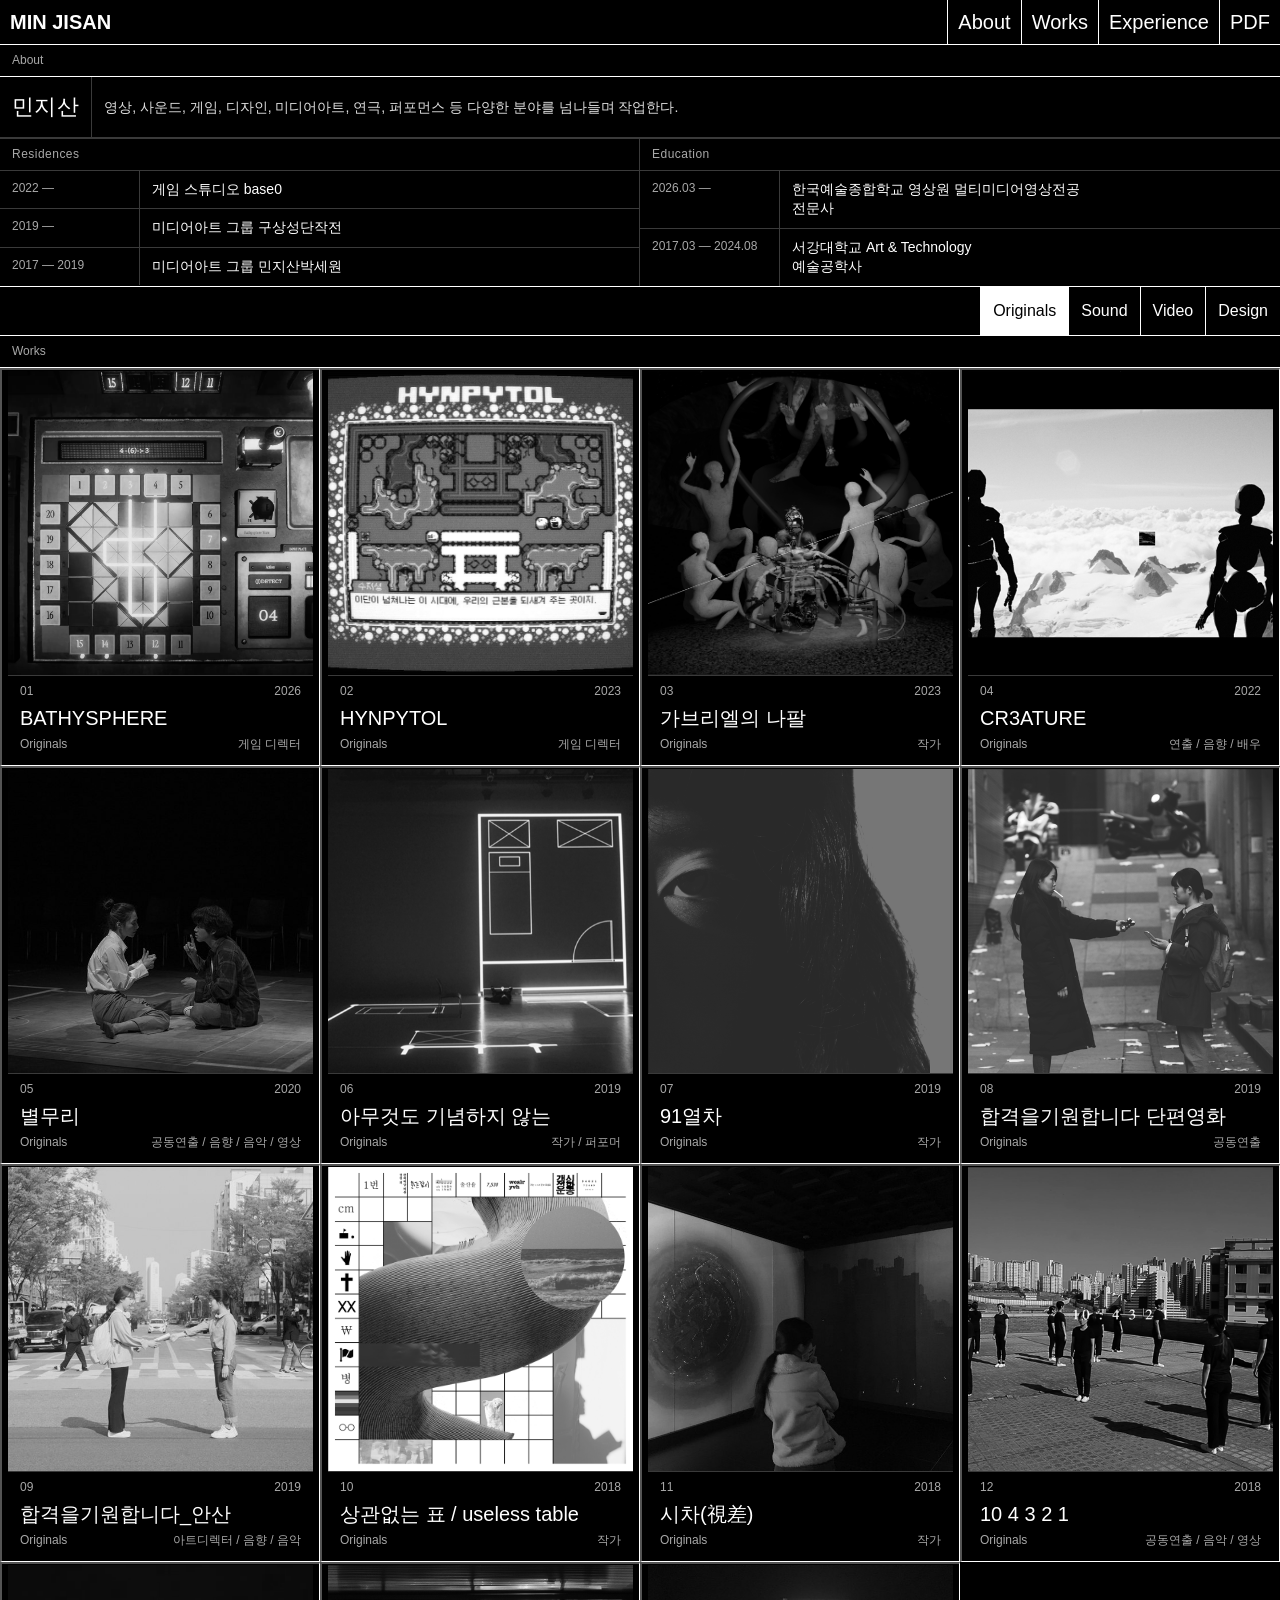
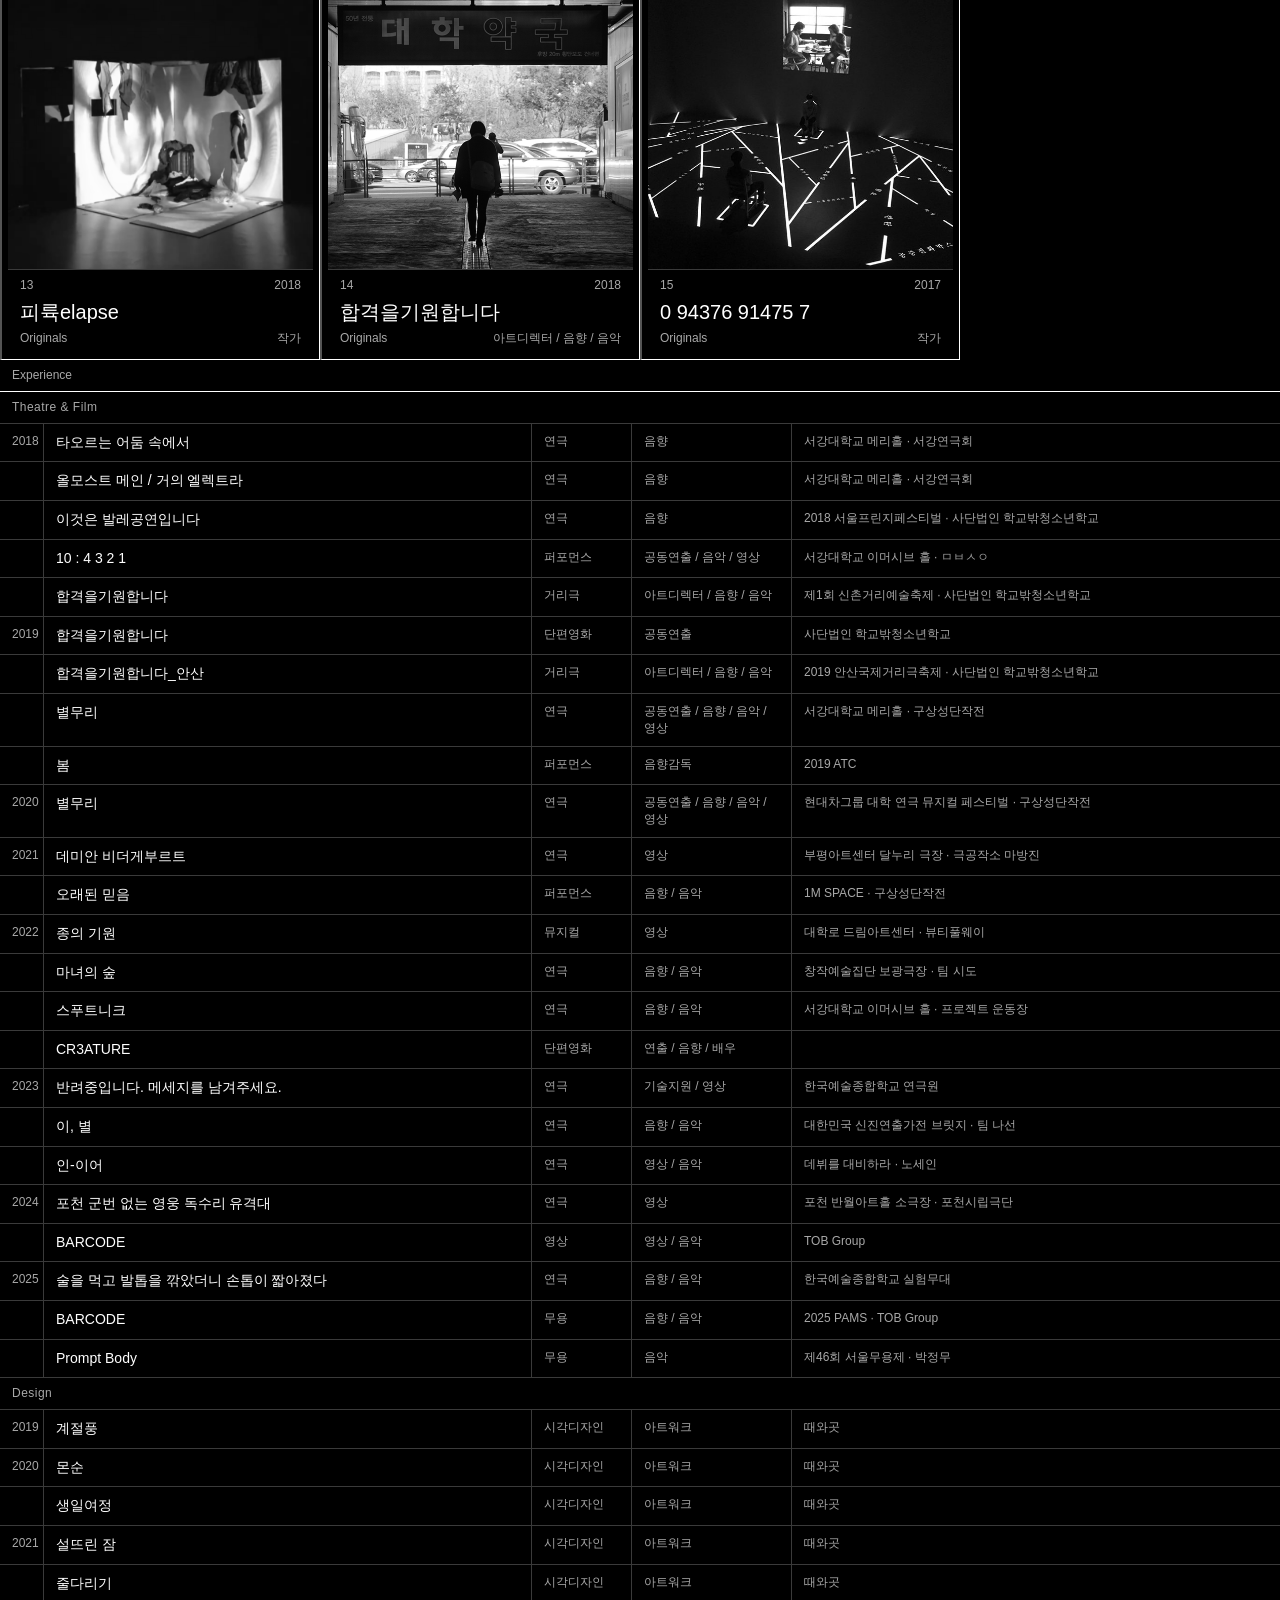
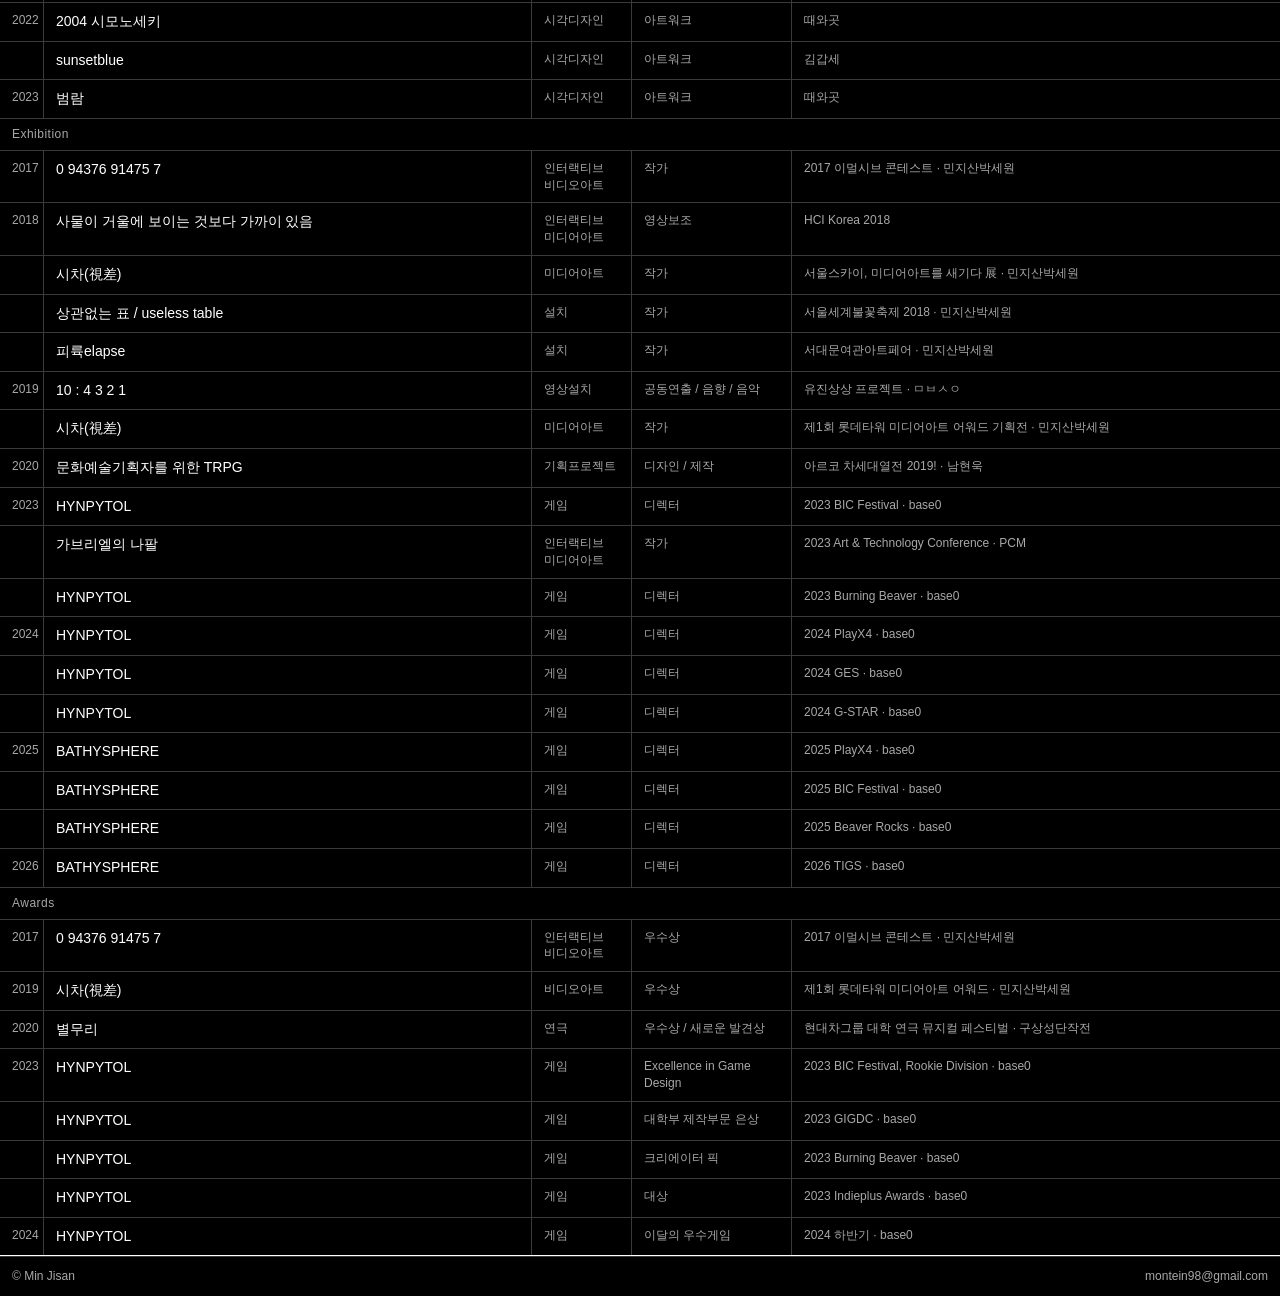
==== index.html @ d00e775a "Initial commit" ====
﻿<!doctype html>
<html lang="ko">
  <head>
    <meta charset="UTF-8" />
    <meta name="viewport" content="width=device-width, initial-scale=1.0" />
    <title>Min Jisan Portfolio</title>
    <link rel="stylesheet" href="styles.css" />
  </head>
  <body>
    <header class="site-header">
      <a class="brand" href="#" aria-label="Home">MIN JISAN</a>
      <nav class="nav" aria-label="Portfolio navigation">
        <a href="#about">About</a>
        <a href="#works">Works</a>
        <a href="#career">Experience</a>
        <a href="Resource/pdf/포트폴리오_민지산_2026.pdf">PDF</a>
      </nav>
    </header>

    <main>
      <section class="about" id="about">
        <div class="section-label">
          <span>About</span>
        </div>
        <div class="about-name-row">
          <span class="about-name">민지산</span>
          <span class="about-bio">영상, 사운드, 게임, 디자인, 미디어아트, 연극, 퍼포먼스 등 다양한 분야를 넘나들며 작업한다.</span>
        </div>
        <div class="about-blocks">
          <div class="about-block">
            <div class="career-block-header"><span>Residences</span></div>
            <div class="about-row">
              <span class="about-year">2022 —</span>
              <span>게임 스튜디오 <em>base0</em></span>
            </div>
            <div class="about-row">
              <span class="about-year">2019 —</span>
              <span>미디어아트 그룹 <em>구상성단작전</em></span>
            </div>
            <div class="about-row">
              <span class="about-year">2017 — 2019</span>
              <span>미디어아트 그룹 <em>민지산박세원</em></span>
            </div>
          </div>
          <div class="about-block">
            <div class="career-block-header"><span>Education</span></div>
            <div class="about-row">
              <span class="about-year">2026.03 —</span>
              <span>한국예술종합학교 영상원 멀티미디어영상전공<br>전문사</span>
            </div>
            <div class="about-row">
              <span class="about-year">2017.03 — 2024.08</span>
              <span>서강대학교 Art &amp; Technology<br>예술공학사</span>
            </div>
          </div>
        </div>
      </section>

<section class="controls" aria-label="Work filters">
        <div class="search-wrap" hidden>
          <span aria-hidden="true">Search</span>
          <input id="search" type="search" placeholder="title, genre, year" autocomplete="off" />
        </div>
        <div class="filter-group" id="filters" aria-label="Filter by genre"></div>
      </section>

      <section class="work-shell" id="works">
        <div class="section-label">
          <span>Works</span>
        </div>
        <div class="work-grid" id="work-grid" aria-live="polite"></div>
      </section>

      <section class="career" id="career">
        <div class="section-label">
          <span>Experience</span>
        </div>

        <div class="career-block">
          <div class="career-block-header"><span>Theatre &amp; Film</span></div>
          <div class="career-table">
            <div class="career-row">
              <span class="cy">2018</span>
              <span class="ct"><em>타오르는 어둠 속에서</em></span>
              <span class="cm">연극</span>
              <span class="cr">음향</span>
              <span class="cv">서강대학교 메리홀 · 서강연극회</span>
            </div>
            <div class="career-row">
              <span class="cy"></span>
              <span class="ct"><em>올모스트 메인 / 거의 엘렉트라</em></span>
              <span class="cm">연극</span>
              <span class="cr">음향</span>
              <span class="cv">서강대학교 메리홀 · 서강연극회</span>
            </div>
            <div class="career-row">
              <span class="cy"></span>
              <span class="ct"><em>이것은 발레공연입니다</em></span>
              <span class="cm">연극</span>
              <span class="cr">음향</span>
              <span class="cv">2018 서울프린지페스티벌 · 사단법인 학교밖청소년학교</span>
            </div>
            <div class="career-row">
              <span class="cy"></span>
              <span class="ct"><em>10 : 4 3 2 1</em></span>
              <span class="cm">퍼포먼스</span>
              <span class="cr">공동연출 / 음악 / 영상</span>
              <span class="cv">서강대학교 이머시브 홀 · ㅁㅂㅅㅇ</span>
            </div>
            <div class="career-row">
              <span class="cy"></span>
              <span class="ct"><em>합격을기원합니다</em></span>
              <span class="cm">거리극</span>
              <span class="cr">아트디렉터 / 음향 / 음악</span>
              <span class="cv">제1회 신촌거리예술축제 · 사단법인 학교밖청소년학교</span>
            </div>
            <div class="career-row">
              <span class="cy">2019</span>
              <span class="ct"><em>합격을기원합니다</em></span>
              <span class="cm">단편영화</span>
              <span class="cr">공동연출</span>
              <span class="cv">사단법인 학교밖청소년학교</span>
            </div>
            <div class="career-row">
              <span class="cy"></span>
              <span class="ct"><em>합격을기원합니다_안산</em></span>
              <span class="cm">거리극</span>
              <span class="cr">아트디렉터 / 음향 / 음악</span>
              <span class="cv">2019 안산국제거리극축제 · 사단법인 학교밖청소년학교</span>
            </div>
            <div class="career-row">
              <span class="cy"></span>
              <span class="ct"><em>별무리</em></span>
              <span class="cm">연극</span>
              <span class="cr">공동연출 / 음향 / 음악 / 영상</span>
              <span class="cv">서강대학교 메리홀 · 구상성단작전</span>
            </div>
            <div class="career-row">
              <span class="cy"></span>
              <span class="ct"><em>봄</em></span>
              <span class="cm">퍼포먼스</span>
              <span class="cr">음향감독</span>
              <span class="cv">2019 ATC</span>
            </div>
            <div class="career-row">
              <span class="cy">2020</span>
              <span class="ct"><em>별무리</em></span>
              <span class="cm">연극</span>
              <span class="cr">공동연출 / 음향 / 음악 / 영상</span>
              <span class="cv">현대차그룹 대학 연극 뮤지컬 페스티벌 · 구상성단작전</span>
            </div>
            <div class="career-row">
              <span class="cy">2021</span>
              <span class="ct"><em>데미안 비더게부르트</em></span>
              <span class="cm">연극</span>
              <span class="cr">영상</span>
              <span class="cv">부평아트센터 달누리 극장 · 극공작소 마방진</span>
            </div>
            <div class="career-row">
              <span class="cy"></span>
              <span class="ct"><em>오래된 믿음</em></span>
              <span class="cm">퍼포먼스</span>
              <span class="cr">음향 / 음악</span>
              <span class="cv">1M SPACE · 구상성단작전</span>
            </div>
            <div class="career-row">
              <span class="cy">2022</span>
              <span class="ct"><em>종의 기원</em></span>
              <span class="cm">뮤지컬</span>
              <span class="cr">영상</span>
              <span class="cv">대학로 드림아트센터 · 뷰티풀웨이</span>
            </div>
            <div class="career-row">
              <span class="cy"></span>
              <span class="ct"><em>마녀의 숲</em></span>
              <span class="cm">연극</span>
              <span class="cr">음향 / 음악</span>
              <span class="cv">창작예술집단 보광극장 · 팀 시도</span>
            </div>
            <div class="career-row">
              <span class="cy"></span>
              <span class="ct"><em>스푸트니크</em></span>
              <span class="cm">연극</span>
              <span class="cr">음향 / 음악</span>
              <span class="cv">서강대학교 이머시브 홀 · 프로젝트 운동장</span>
            </div>
            <div class="career-row">
              <span class="cy"></span>
              <span class="ct"><em>CR3ATURE</em></span>
              <span class="cm">단편영화</span>
              <span class="cr">연출 / 음향 / 배우</span>
              <span class="cv"></span>
            </div>
            <div class="career-row">
              <span class="cy">2023</span>
              <span class="ct"><em>반려중입니다. 메세지를 남겨주세요.</em></span>
              <span class="cm">연극</span>
              <span class="cr">기술지원 / 영상</span>
              <span class="cv">한국예술종합학교 연극원</span>
            </div>
            <div class="career-row">
              <span class="cy"></span>
              <span class="ct"><em>이, 별</em></span>
              <span class="cm">연극</span>
              <span class="cr">음향 / 음악</span>
              <span class="cv">대한민국 신진연출가전 브릿지 · 팀 나선</span>
            </div>
            <div class="career-row">
              <span class="cy"></span>
              <span class="ct"><em>인-이어</em></span>
              <span class="cm">연극</span>
              <span class="cr">영상 / 음악</span>
              <span class="cv">데뷔를 대비하라 · 노세인</span>
            </div>
            <div class="career-row">
              <span class="cy">2024</span>
              <span class="ct"><em>포천 군번 없는 영웅 독수리 유격대</em></span>
              <span class="cm">연극</span>
              <span class="cr">영상</span>
              <span class="cv">포천 반월아트홀 소극장 · 포천시립극단</span>
            </div>
            <div class="career-row">
              <span class="cy"></span>
              <span class="ct"><em>BARCODE</em></span>
              <span class="cm">영상</span>
              <span class="cr">영상 / 음악</span>
              <span class="cv">TOB Group</span>
            </div>
            <div class="career-row">
              <span class="cy">2025</span>
              <span class="ct"><em>술을 먹고 발톱을 깎았더니 손톱이 짧아졌다</em></span>
              <span class="cm">연극</span>
              <span class="cr">음향 / 음악</span>
              <span class="cv">한국예술종합학교 실험무대</span>
            </div>
            <div class="career-row">
              <span class="cy"></span>
              <span class="ct"><em>BARCODE</em></span>
              <span class="cm">무용</span>
              <span class="cr">음향 / 음악</span>
              <span class="cv">2025 PAMS · TOB Group</span>
            </div>
            <div class="career-row">
              <span class="cy"></span>
              <span class="ct"><em>Prompt Body</em></span>
              <span class="cm">무용</span>
              <span class="cr">음악</span>
              <span class="cv">제46회 서울무용제 · 박정무</span>
            </div>
          </div>
        </div>

        <div class="career-block">
          <div class="career-block-header"><span>Design</span></div>
          <div class="career-table">
            <div class="career-row">
              <span class="cy">2019</span>
              <span class="ct"><em>계절풍</em></span>
              <span class="cm">시각디자인</span>
              <span class="cr">아트워크</span>
              <span class="cv">때와곳</span>
            </div>
            <div class="career-row">
              <span class="cy">2020</span>
              <span class="ct"><em>몬순</em></span>
              <span class="cm">시각디자인</span>
              <span class="cr">아트워크</span>
              <span class="cv">때와곳</span>
            </div>
            <div class="career-row">
              <span class="cy"></span>
              <span class="ct"><em>생일여정</em></span>
              <span class="cm">시각디자인</span>
              <span class="cr">아트워크</span>
              <span class="cv">때와곳</span>
            </div>
            <div class="career-row">
              <span class="cy">2021</span>
              <span class="ct"><em>설뜨린 잠</em></span>
              <span class="cm">시각디자인</span>
              <span class="cr">아트워크</span>
              <span class="cv">때와곳</span>
            </div>
            <div class="career-row">
              <span class="cy"></span>
              <span class="ct"><em>줄다리기</em></span>
              <span class="cm">시각디자인</span>
              <span class="cr">아트워크</span>
              <span class="cv">때와곳</span>
            </div>
            <div class="career-row">
              <span class="cy">2022</span>
              <span class="ct"><em>2004 시모노세키</em></span>
              <span class="cm">시각디자인</span>
              <span class="cr">아트워크</span>
              <span class="cv">때와곳</span>
            </div>
            <div class="career-row">
              <span class="cy"></span>
              <span class="ct"><em>sunsetblue</em></span>
              <span class="cm">시각디자인</span>
              <span class="cr">아트워크</span>
              <span class="cv">김갑세</span>
            </div>
            <div class="career-row">
              <span class="cy">2023</span>
              <span class="ct"><em>범람</em></span>
              <span class="cm">시각디자인</span>
              <span class="cr">아트워크</span>
              <span class="cv">때와곳</span>
            </div>
          </div>
        </div>

        <div class="career-block">
          <div class="career-block-header"><span>Exhibition</span></div>
          <div class="career-table">
            <div class="career-row">
              <span class="cy">2017</span>
              <span class="ct"><em>0 94376 91475 7</em></span>
              <span class="cm">인터랙티브 비디오아트</span>
              <span class="cr">작가</span>
              <span class="cv">2017 이멀시브 콘테스트 · 민지산박세원</span>
            </div>
            <div class="career-row">
              <span class="cy">2018</span>
              <span class="ct"><em>사물이 거울에 보이는 것보다 가까이 있음</em></span>
              <span class="cm">인터랙티브 미디어아트</span>
              <span class="cr">영상보조</span>
              <span class="cv">HCI Korea 2018</span>
            </div>
            <div class="career-row">
              <span class="cy"></span>
              <span class="ct"><em>시차(視差)</em></span>
              <span class="cm">미디어아트</span>
              <span class="cr">작가</span>
              <span class="cv">서울스카이, 미디어아트를 새기다 展 · 민지산박세원</span>
            </div>
            <div class="career-row">
              <span class="cy"></span>
              <span class="ct"><em>상관없는 표 / useless table</em></span>
              <span class="cm">설치</span>
              <span class="cr">작가</span>
              <span class="cv">서울세계불꽃축제 2018 · 민지산박세원</span>
            </div>
            <div class="career-row">
              <span class="cy"></span>
              <span class="ct"><em>피륙elapse</em></span>
              <span class="cm">설치</span>
              <span class="cr">작가</span>
              <span class="cv">서대문여관아트페어 · 민지산박세원</span>
            </div>
            <div class="career-row">
              <span class="cy">2019</span>
              <span class="ct"><em>10 : 4 3 2 1</em></span>
              <span class="cm">영상설치</span>
              <span class="cr">공동연출 / 음향 / 음악</span>
              <span class="cv">유진상상 프로젝트 · ㅁㅂㅅㅇ</span>
            </div>
            <div class="career-row">
              <span class="cy"></span>
              <span class="ct"><em>시차(視差)</em></span>
              <span class="cm">미디어아트</span>
              <span class="cr">작가</span>
              <span class="cv">제1회 롯데타워 미디어아트 어워드 기획전 · 민지산박세원</span>
            </div>
            <div class="career-row">
              <span class="cy">2020</span>
              <span class="ct"><em>문화예술기획자를 위한 TRPG</em></span>
              <span class="cm">기획프로젝트</span>
              <span class="cr">디자인 / 제작</span>
              <span class="cv">아르코 차세대열전 2019! · 남현욱</span>
            </div>
            <div class="career-row">
              <span class="cy">2023</span>
              <span class="ct"><em>HYNPYTOL</em></span>
              <span class="cm">게임</span>
              <span class="cr">디렉터</span>
              <span class="cv">2023 BIC Festival · base0</span>
            </div>
            <div class="career-row">
              <span class="cy"></span>
              <span class="ct"><em>가브리엘의 나팔</em></span>
              <span class="cm">인터랙티브 미디어아트</span>
              <span class="cr">작가</span>
              <span class="cv">2023 Art &amp; Technology Conference · PCM</span>
            </div>
            <div class="career-row">
              <span class="cy"></span>
              <span class="ct"><em>HYNPYTOL</em></span>
              <span class="cm">게임</span>
              <span class="cr">디렉터</span>
              <span class="cv">2023 Burning Beaver · base0</span>
            </div>
            <div class="career-row">
              <span class="cy">2024</span>
              <span class="ct"><em>HYNPYTOL</em></span>
              <span class="cm">게임</span>
              <span class="cr">디렉터</span>
              <span class="cv">2024 PlayX4 · base0</span>
            </div>
            <div class="career-row">
              <span class="cy"></span>
              <span class="ct"><em>HYNPYTOL</em></span>
              <span class="cm">게임</span>
              <span class="cr">디렉터</span>
              <span class="cv">2024 GES · base0</span>
            </div>
            <div class="career-row">
              <span class="cy"></span>
              <span class="ct"><em>HYNPYTOL</em></span>
              <span class="cm">게임</span>
              <span class="cr">디렉터</span>
              <span class="cv">2024 G-STAR · base0</span>
            </div>
            <div class="career-row">
              <span class="cy">2025</span>
              <span class="ct"><em>BATHYSPHERE</em></span>
              <span class="cm">게임</span>
              <span class="cr">디렉터</span>
              <span class="cv">2025 PlayX4 · base0</span>
            </div>
            <div class="career-row">
              <span class="cy"></span>
              <span class="ct"><em>BATHYSPHERE</em></span>
              <span class="cm">게임</span>
              <span class="cr">디렉터</span>
              <span class="cv">2025 BIC Festival · base0</span>
            </div>
            <div class="career-row">
              <span class="cy"></span>
              <span class="ct"><em>BATHYSPHERE</em></span>
              <span class="cm">게임</span>
              <span class="cr">디렉터</span>
              <span class="cv">2025 Beaver Rocks · base0</span>
            </div>
            <div class="career-row">
              <span class="cy">2026</span>
              <span class="ct"><em>BATHYSPHERE</em></span>
              <span class="cm">게임</span>
              <span class="cr">디렉터</span>
              <span class="cv">2026 TIGS · base0</span>
            </div>
          </div>
        </div>

        <div class="career-block">
          <div class="career-block-header"><span>Awards</span></div>
          <div class="career-table">
            <div class="career-row">
              <span class="cy">2017</span>
              <span class="ct"><em>0 94376 91475 7</em></span>
              <span class="cm">인터랙티브 비디오아트</span>
              <span class="cr">우수상</span>
              <span class="cv">2017 이멀시브 콘테스트 · 민지산박세원</span>
            </div>
            <div class="career-row">
              <span class="cy">2019</span>
              <span class="ct"><em>시차(視差)</em></span>
              <span class="cm">비디오아트</span>
              <span class="cr">우수상</span>
              <span class="cv">제1회 롯데타워 미디어아트 어워드 · 민지산박세원</span>
            </div>
            <div class="career-row">
              <span class="cy">2020</span>
              <span class="ct"><em>별무리</em></span>
              <span class="cm">연극</span>
              <span class="cr">우수상 / 새로운 발견상</span>
              <span class="cv">현대차그룹 대학 연극 뮤지컬 페스티벌 · 구상성단작전</span>
            </div>
            <div class="career-row">
              <span class="cy">2023</span>
              <span class="ct"><em>HYNPYTOL</em></span>
              <span class="cm">게임</span>
              <span class="cr">Excellence in Game Design</span>
              <span class="cv">2023 BIC Festival, Rookie Division · base0</span>
            </div>
            <div class="career-row">
              <span class="cy"></span>
              <span class="ct"><em>HYNPYTOL</em></span>
              <span class="cm">게임</span>
              <span class="cr">대학부 제작부문 은상</span>
              <span class="cv">2023 GIGDC · base0</span>
            </div>
            <div class="career-row">
              <span class="cy"></span>
              <span class="ct"><em>HYNPYTOL</em></span>
              <span class="cm">게임</span>
              <span class="cr">크리에이터 픽</span>
              <span class="cv">2023 Burning Beaver · base0</span>
            </div>
            <div class="career-row">
              <span class="cy"></span>
              <span class="ct"><em>HYNPYTOL</em></span>
              <span class="cm">게임</span>
              <span class="cr">대상</span>
              <span class="cv">2023 Indieplus Awards · base0</span>
            </div>
            <div class="career-row">
              <span class="cy">2024</span>
              <span class="ct"><em>HYNPYTOL</em></span>
              <span class="cm">게임</span>
              <span class="cr">이달의 우수게임</span>
              <span class="cv">2024 하반기 · base0</span>
            </div>
          </div>
        </div>
      </section>

    </main>

    <dialog class="detail-dialog" id="detail-dialog" aria-labelledby="detail-title">
      <div class="detail-panel">
        <button class="icon-button close-button" id="close-detail" type="button" aria-label="Close detail">
          ×
        </button>
        <div class="detail-media" id="detail-media"></div>
        <aside class="detail-info">
          <p class="eyebrow" id="detail-genre"></p>
          <h2 id="detail-title"></h2>
          <dl id="detail-meta"></dl>
          <p id="detail-description"></p>
          <p class="detail-credits" id="detail-credits"></p>
        </aside>
      </div>
    </dialog>

    <footer class="site-footer">
      <span>© Min Jisan</span>
      <a href="mailto:montein98@gmail.com">montein98@gmail.com</a>
    </footer>

    <script src="thumbs.js"></script>
    <script src="script.js?v=20260510-public"></script>
  </body>
</html>
---- styles.css ----
﻿:root {
  --bg: #000;
  --fg: #fff;
  --muted: #a8a8a8;
  --line: #fff;
  --soft-line: #3a3a3a;
  --accent: #cdff8b;
  --font: Arial, Helvetica, sans-serif;
}

* {
  box-sizing: border-box;
}

html {
  scroll-behavior: smooth;
}

body {
  margin: 0;
  background: var(--bg);
  color: var(--fg);
  font-family: var(--font);
  font-size: 16px;
  line-height: 1.25;
}

a {
  color: inherit;
  text-decoration: none;
}

button,
input,
select,
textarea {
  font: inherit;
}

.site-header {
  position: sticky;
  top: 0;
  z-index: 10;
  display: grid;
  grid-template-columns: minmax(160px, 1fr) auto;
  border-bottom: 1px solid var(--line);
  background: var(--bg);
}

.brand,
.nav a,
.nav button {
  display: flex;
  min-height: 44px;
  align-items: center;
  border-right: 1px solid var(--line);
  padding: 5px 10px;
  font-size: 20px;
}

.brand {
  font-weight: 700;
}

.nav {
  display: flex;
}

.nav button {
  border-top: 0;
  border-bottom: 0;
  border-left: 0;
  background: transparent;
  color: var(--fg);
  cursor: pointer;
}

.nav a:last-child,
.nav button:last-child {
  border-right: 0;
}

.nav a:hover,
.nav a:focus-visible,
.nav button:hover,
.nav button:focus-visible,
.filter-button[aria-pressed='true'] {
  background: var(--fg);
  color: var(--bg);
}

main {
  min-height: 100vh;
}

.intro {
  display: grid;
  grid-template-columns: minmax(0, 1.3fr) minmax(260px, 0.7fr);
  min-height: 34vh;
  border-bottom: 1px solid var(--line);
}

.intro-copy {
  display: flex;
  min-height: 260px;
  flex-direction: column;
  justify-content: space-between;
  padding: 16px;
}

.eyebrow {
  margin: 0;
  color: var(--muted);
  font-size: 12px;
  line-height: 1.5;
}

h1,
h2,
p {
  margin: 0;
}

h1 {
  max-width: 980px;
  font-size: clamp(42px, 8vw, 112px);
  font-weight: 400;
  line-height: 0.9;
}

.intro-meta {
  display: grid;
  margin: 0;
  border-left: 1px solid var(--line);
}

.intro-meta div {
  display: grid;
  align-content: space-between;
  border-bottom: 1px solid var(--line);
  padding: 12px;
}

.intro-meta div:last-child {
  border-bottom: 0;
}

dt {
  color: var(--muted);
  font-size: 12px;
}

dd {
  margin: 0;
}

.controls {
  display: flex;
  justify-content: flex-end;
  border-bottom: 1px solid var(--line);
}

.search-wrap {
  display: none;
  grid-template-columns: 76px 1fr;
  align-items: center;
  min-height: 48px;
  border-right: 1px solid var(--line);
}

.search-wrap span {
  padding: 0 12px;
  color: var(--muted);
  font-size: 12px;
}

.search-wrap input {
  width: 100%;
  min-width: 0;
  border: 0;
  border-left: 1px solid var(--soft-line);
  background: transparent;
  color: var(--fg);
  outline: 0;
  padding: 13px 12px;
}

.search-wrap input::placeholder {
  color: #6d6d6d;
}

.filter-group {
  display: flex;
  min-width: 0;
  overflow-x: auto;
}

.filter-button,
.icon-button {
  flex: 0 0 auto;
  border: 0;
  border-left: 1px solid var(--line);
  background: transparent;
  color: var(--fg);
  cursor: pointer;
}

.filter-button {
  min-height: 48px;
  padding: 0 12px;
}

.editor[hidden] {
  display: none;
}

.editor {
  scroll-margin-top: 44px;
  border-bottom: 1px solid var(--line);
}

.editor-form {
  display: grid;
  grid-template-columns: repeat(5, minmax(0, 1fr));
  border-bottom: 1px solid var(--line);
}

.editor-form label {
  display: grid;
  gap: 6px;
  min-width: 0;
  border-right: 1px solid var(--line);
  border-bottom: 1px solid var(--soft-line);
  padding: 10px 12px;
}

.editor-form label span {
  color: var(--muted);
  font-size: 12px;
}

.editor-form input,
.editor-form select,
.editor-form textarea {
  width: 100%;
  min-width: 0;
  border: 1px solid var(--soft-line);
  border-radius: 0;
  background: var(--bg);
  color: var(--fg);
  outline: 0;
  padding: 8px;
}

.editor-form input:focus,
.editor-form select:focus,
.editor-form textarea:focus {
  border-color: var(--line);
}

.editor-form input[type='file'] {
  padding: 6px;
  font-size: 12px;
}

.wide {
  grid-column: span 5;
}

.editor-actions {
  display: flex;
  flex-wrap: wrap;
  gap: 0;
  padding: 0;
}

.editor-actions button,
.import-button {
  min-height: 44px;
  border: 0;
  border-right: 1px solid var(--line);
  background: transparent;
  color: var(--fg);
  cursor: pointer;
  padding: 0 12px;
}

.editor-actions button:hover,
.editor-actions button:focus-visible,
.import-button:hover,
.import-button:focus-within {
  background: var(--fg);
  color: var(--bg);
}

.import-button {
  display: inline-flex;
  align-items: center;
}

.import-button input {
  position: absolute;
  width: 1px;
  height: 1px;
  opacity: 0;
  pointer-events: none;
}

.editor-list {
  display: grid;
}

.editor-row {
  display: grid;
  grid-template-columns: 1fr 140px 90px auto;
  border-bottom: 1px solid var(--soft-line);
}

.editor-row span,
.editor-row button {
  min-height: 38px;
  border: 0;
  border-right: 1px solid var(--soft-line);
  background: transparent;
  color: var(--fg);
  padding: 8px 12px;
  text-align: left;
}

.editor-row button {
  cursor: pointer;
}

.editor-row button:hover,
.editor-row button:focus-visible {
  background: var(--fg);
  color: var(--bg);
}

.section-label {
  display: grid;
  grid-template-columns: 1fr auto;
  border-bottom: 1px solid var(--line);
  color: var(--muted);
  font-size: 12px;
}

.section-label span {
  padding: 8px 12px;
}

.section-label span + span {
  border-left: 1px solid var(--line);
}

.work-grid {
  display: grid;
  grid-template-columns: repeat(4, minmax(0, 1fr));
}

.work-card {
  display: grid;
  grid-template-rows: auto auto;
  border-right: 1px solid var(--line);
  border-bottom: 1px solid var(--line);
  background: var(--bg);
  color: var(--fg);
  cursor: pointer;
  text-align: left;
}

.work-card:hover .thumb img,
.work-card:focus-visible .thumb img {
  filter: grayscale(0);
  transform: scale(1.02);
}

.thumb {
  position: relative;
  aspect-ratio: 1 / 1;
  overflow: hidden;
  border-bottom: 1px solid var(--soft-line);
  background:
    linear-gradient(90deg, transparent 49.8%, var(--soft-line) 50%, transparent 50.2%),
    linear-gradient(0deg, transparent 49.8%, var(--soft-line) 50%, transparent 50.2%),
    #050505;
}

.thumb img {
  width: 100%;
  height: 100%;
  object-fit: cover;
  filter: grayscale(1);
  transition: transform 220ms ease, filter 220ms ease;
}

.media-mark {
  position: absolute;
  right: 8px;
  bottom: 8px;
  border: 1px solid var(--line);
  background: var(--bg);
  padding: 4px 7px;
  font-size: 12px;
}

.card-copy {
  display: grid;
  gap: 8px;
  padding: 8px 12px 12px;
}

.card-topline {
  display: flex;
  justify-content: space-between;
  gap: 12px;
  color: var(--muted);
  font-size: 12px;
}

.card-title {
  font-size: 20px;
  line-height: 1.1;
}

.card-bottom {
  display: flex;
  justify-content: space-between;
  align-items: baseline;
  gap: 8px;
}

.card-genre {
  color: var(--muted);
  font-size: 12px;
}

.card-role {
  color: var(--muted);
  font-size: 12px;
  text-align: right;
  flex-shrink: 0;
}

.about {
  display: grid;
  grid-template-columns: 1fr;
  border-bottom: 1px solid var(--line);
}

.about-name-row {
  display: grid;
  grid-template-columns: auto 1fr;
  border-bottom: 1px solid var(--soft-line);
}

.about-name-row span {
  padding: 16px 12px;
  border-right: 1px solid var(--soft-line);
}

.about-name-row span:last-child {
  border-right: 0;
}

.about-name {
  font-size: 22px;
  letter-spacing: 0.02em;
}

.about-bio {
  color: #dedede;
  font-size: 14px;
  line-height: 1.6;
  align-self: center;
}

.about-blocks {
  display: grid;
  grid-template-columns: 1fr 1fr;
  border-top: 1px solid var(--soft-line);
}

.about-block {
  border-right: 1px solid var(--soft-line);
}

.about-block:last-child {
  border-right: 0;
}

.about-row {
  display: grid;
  grid-template-columns: 140px 1fr;
  border-bottom: 1px solid var(--soft-line);
  font-size: 14px;
  line-height: 1.4;
}

.about-row:last-child {
  border-bottom: 0;
}

.about-row span {
  padding: 9px 12px;
  border-right: 1px solid var(--soft-line);
}

.about-row span:last-child {
  border-right: 0;
}

.about-year {
  color: var(--muted);
  font-size: 12px;
}

.about-row em {
  font-style: normal;
}

code {
  color: var(--accent);
  font-family: inherit;
}

.site-footer {
  display: flex;
  justify-content: space-between;
  padding: 12px 12px;
  border-top: 1px solid var(--soft-line);
  color: var(--muted);
  font-size: 12px;
}

.detail-dialog {
  width: min(1180px, calc(100vw - 24px));
  max-width: none;
  height: min(760px, calc(100vh - 24px));
  max-height: none;
  border: 1px solid var(--line);
  background: var(--bg);
  color: var(--fg);
  padding: 0;
}

.detail-dialog::backdrop {
  background: rgba(0, 0, 0, 0.78);
}

.detail-panel {
  position: relative;
  display: grid;
  grid-template-columns: minmax(0, 1fr) 340px;
  height: 100%;
}

.close-button {
  position: absolute;
  top: 0;
  right: 0;
  z-index: 2;
  width: 44px;
  height: 44px;
  border-bottom: 1px solid var(--line);
  font-size: 24px;
}

.detail-media {
  display: grid;
  min-height: 0;
  place-items: center;
  border-right: 1px solid var(--line);
  background: #050505;
}

.detail-media img,
.detail-media video,
.detail-media iframe {
  width: 100%;
  height: 100%;
  border: 0;
  object-fit: contain;
}

.audio-stage {
  display: grid;
  width: min(560px, calc(100% - 32px));
  gap: 24px;
}


.audio-stage audio {
  width: 100%;
}

.empty-media {
  max-width: 420px;
  padding: 16px;
  color: var(--muted);
  font-size: 14px;
  text-align: center;
}

.yt-thumb {
  position: relative;
  display: block;
  width: 100%;
  height: 100%;
}

.yt-thumb img {
  width: 100%;
  height: 100%;
  object-fit: contain;
}

.yt-play {
  position: absolute;
  top: 50%;
  left: 50%;
  transform: translate(-50%, -50%);
  font-size: 52px;
  color: #fff;
  text-shadow: 0 2px 12px rgba(0, 0, 0, 0.7);
  pointer-events: none;
  opacity: 0.85;
  transition: opacity 0.15s;
}

.yt-thumb:hover .yt-play {
  opacity: 1;
}

.media-carousel {
  display: flex;
  flex-direction: column;
  width: 100%;
  height: 100%;
}

.carousel-stage {
  flex: 1;
  min-height: 0;
  display: grid;
  place-items: center;
}

.carousel-stage > img,
.carousel-stage > video,
.carousel-stage > iframe {
  width: 100%;
  height: 100%;
  border: 0;
  object-fit: contain;
}

.carousel-stage > .audio-stage {
  width: min(560px, calc(100% - 32px));
}

.carousel-nav {
  display: flex;
  align-items: center;
  justify-content: center;
  gap: 20px;
  padding: 10px;
  border-top: 1px solid var(--soft-line);
  flex-shrink: 0;
}

.carousel-btn {
  background: none;
  border: 1px solid var(--soft-line);
  color: var(--fg);
  cursor: pointer;
  padding: 2px 14px;
  font-size: 22px;
  line-height: 1.4;
}

.carousel-btn:hover {
  border-color: var(--fg);
}

.carousel-counter {
  min-width: 48px;
  font-size: 12px;
  color: var(--muted);
  text-align: center;
}

.detail-info {
  display: flex;
  flex-direction: column;
  gap: 18px;
  padding: 48px 16px 16px;
  overflow-y: auto;
}

.detail-credits {
  margin-top: auto;
  padding-top: 14px;
  border-top: 1px solid var(--soft-line);
  color: var(--muted);
  font-size: 12px;
}

.detail-info h2 {
  font-size: 28px;
  font-weight: 400;
  line-height: 1.05;
}

.detail-info dl {
  display: grid;
  grid-template-columns: 88px 1fr;
  margin: 0;
  border-top: 1px solid var(--soft-line);
}

.detail-info dt,
.detail-info dd {
  border-bottom: 1px solid var(--soft-line);
  padding: 8px 0;
}

.detail-info p {
  color: #dedede;
}

.resource-link {
  display: inline-flex;
  width: fit-content;
  border: 1px solid var(--line);
  padding: 8px 10px;
}

.detail-edit {
  background: transparent;
  color: var(--fg);
  cursor: pointer;
}

.resource-link:hover,
.resource-link:focus-visible,
.icon-button:hover,
.icon-button:focus-visible {
  background: var(--fg);
  color: var(--bg);
}

@media (max-width: 980px) {
  .work-grid {
    grid-template-columns: repeat(2, minmax(0, 1fr));
  }

  .detail-panel {
    grid-template-columns: 1fr;
    grid-template-rows: minmax(280px, 1fr) auto;
    overflow: auto;
  }

  .detail-media {
    border-right: 0;
    border-bottom: 1px solid var(--line);
  }
}

@media (max-width: 720px) {
  .site-header,
  .intro,
  .controls {
    grid-template-columns: 1fr;
  }

  .nav {
    border-top: 1px solid var(--line);
  }

  .nav a,
  .nav button {
    flex: 1;
    justify-content: center;
    font-size: 16px;
  }

  .intro-meta,
  .search-wrap {
    border-left: 0;
    border-right: 0;
  }

  .intro-copy {
    min-height: 300px;
  }

  .filter-button:first-child {
    border-left: 0;
  }

  .work-grid {
    grid-template-columns: 1fr;
  }

  .editor-form {
    grid-template-columns: 1fr;
  }

  .wide {
    grid-column: span 1;
  }

  .editor-row {
    grid-template-columns: 1fr;
  }
}

/* ── Career ─────────────────────────────────────────── */

.career {
  border-bottom: 1px solid var(--line);
}

.career-block {
  border-bottom: 1px solid var(--soft-line);
}

.career-block:last-child {
  border-bottom: 0;
}

.career-block-header {
  display: flex;
  align-items: center;
  padding: 8px 12px;
  border-bottom: 1px solid var(--soft-line);
  color: var(--muted);
  font-size: 12px;
  letter-spacing: 0.04em;
}

.career-table {
  display: grid;
}

.career-row {
  display: grid;
  grid-template-columns: 44px 1fr 100px 160px 1fr;
  border-bottom: 1px solid var(--soft-line);
  font-size: 14px;
  line-height: 1.4;
}

.career-row:last-child {
  border-bottom: 0;
}

.career-row span {
  padding: 9px 12px;
  border-right: 1px solid var(--soft-line);
}

.career-row span:last-child {
  border-right: 0;
}

.cy {
  color: var(--muted);
  font-size: 12px;
}

.ct em {
  font-style: normal;
}

.cm {
  color: var(--muted);
  font-size: 12px;
}

.cr {
  color: var(--muted);
  font-size: 12px;
}

.cv {
  color: var(--muted);
  font-size: 12px;
}

@media (max-width: 720px) {
  .career-row {
    grid-template-columns: 36px 1fr;
    grid-template-rows: auto auto;
  }

  .cy {
    grid-row: 1;
    grid-column: 1;
    padding-bottom: 0;
  }

  .ct {
    grid-row: 1;
    grid-column: 2;
    border-right: 0;
  }

  .cm {
    display: none;
  }

  .cr {
    grid-row: 2;
    grid-column: 1 / -1;
    border-right: 0;
    padding-top: 2px;
    padding-bottom: 8px;
  }

  .cv {
    display: none;
  }
}

@media (max-width: 720px) {
  .about-blocks {
    grid-template-columns: 1fr;
  }

  .about-block {
    border-right: 0;
    border-bottom: 1px solid var(--soft-line);
  }

  .about-block:last-child {
    border-bottom: 0;
  }

  .about-row {
    grid-template-columns: 110px 1fr;
  }
}
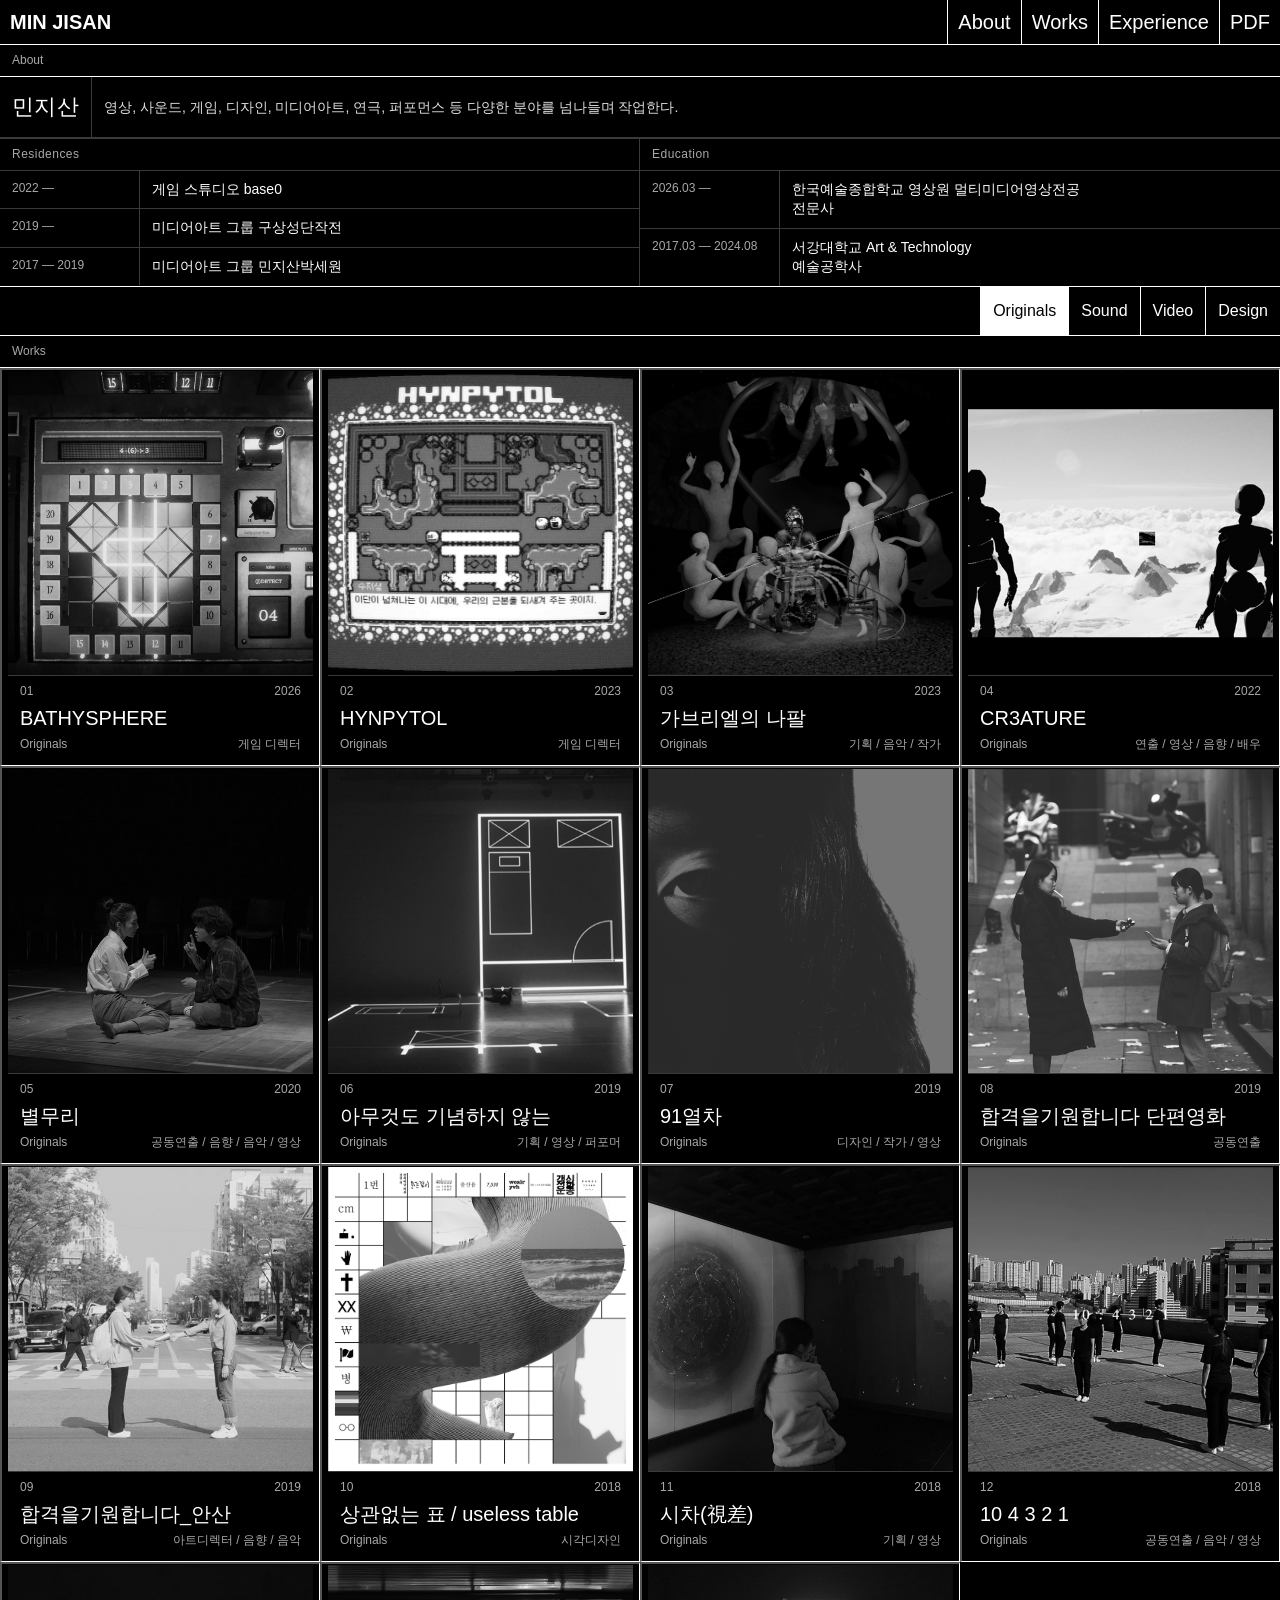
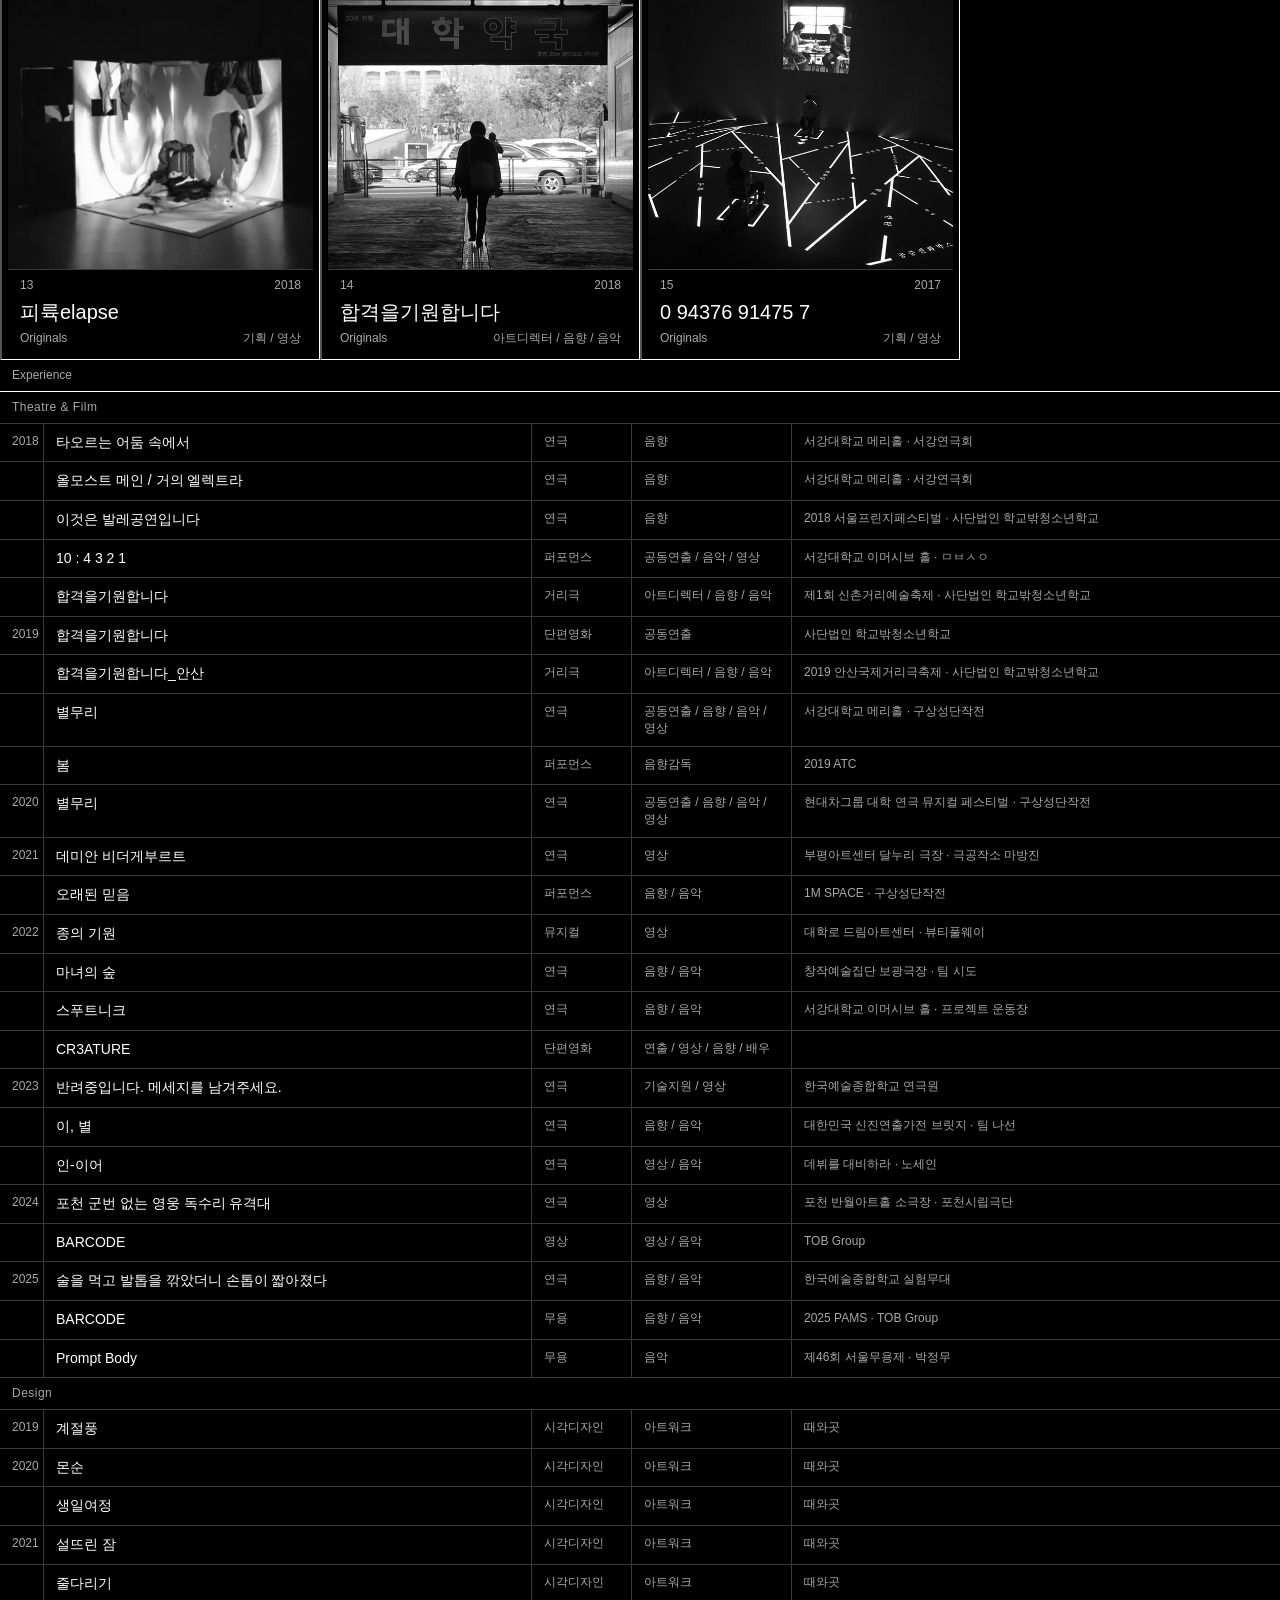
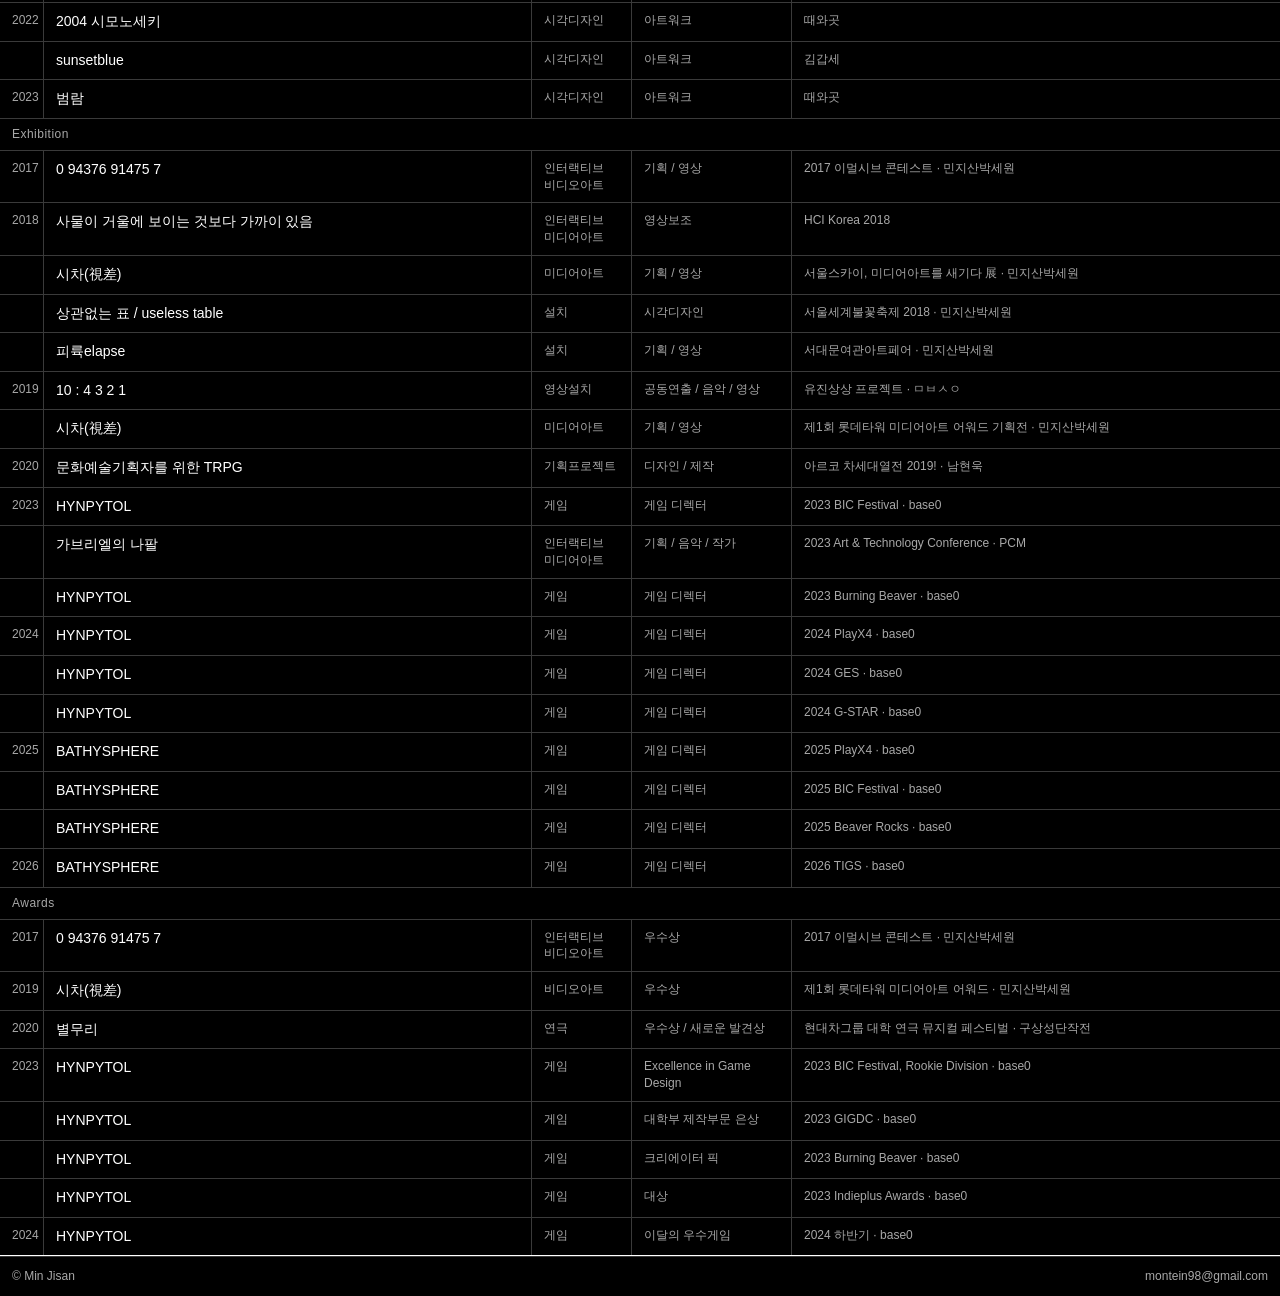
==== commit acb131a0: "Sync Experience roles with Works data" ====
--- a/index.html
+++ b/index.html
@@ -188,7 +188,7 @@
               <span class="cy"></span>
               <span class="ct"><em>CR3ATURE</em></span>
               <span class="cm">단편영화</span>
-              <span class="cr">연출 / 음향 / 배우</span>
+              <span class="cr">연출 / 영상 / 음향 / 배우</span>
               <span class="cv"></span>
             </div>
             <div class="career-row">
@@ -319,7 +319,7 @@
               <span class="cy">2017</span>
               <span class="ct"><em>0 94376 91475 7</em></span>
               <span class="cm">인터랙티브 비디오아트</span>
-              <span class="cr">작가</span>
+              <span class="cr">기획 / 영상</span>
               <span class="cv">2017 이멀시브 콘테스트 · 민지산박세원</span>
             </div>
             <div class="career-row">
@@ -333,35 +333,35 @@
               <span class="cy"></span>
               <span class="ct"><em>시차(視差)</em></span>
               <span class="cm">미디어아트</span>
-              <span class="cr">작가</span>
+              <span class="cr">기획 / 영상</span>
               <span class="cv">서울스카이, 미디어아트를 새기다 展 · 민지산박세원</span>
             </div>
             <div class="career-row">
               <span class="cy"></span>
               <span class="ct"><em>상관없는 표 / useless table</em></span>
               <span class="cm">설치</span>
-              <span class="cr">작가</span>
+              <span class="cr">시각디자인</span>
               <span class="cv">서울세계불꽃축제 2018 · 민지산박세원</span>
             </div>
             <div class="career-row">
               <span class="cy"></span>
               <span class="ct"><em>피륙elapse</em></span>
               <span class="cm">설치</span>
-              <span class="cr">작가</span>
+              <span class="cr">기획 / 영상</span>
               <span class="cv">서대문여관아트페어 · 민지산박세원</span>
             </div>
             <div class="career-row">
               <span class="cy">2019</span>
               <span class="ct"><em>10 : 4 3 2 1</em></span>
               <span class="cm">영상설치</span>
-              <span class="cr">공동연출 / 음향 / 음악</span>
+              <span class="cr">공동연출 / 음악 / 영상</span>
               <span class="cv">유진상상 프로젝트 · ㅁㅂㅅㅇ</span>
             </div>
             <div class="career-row">
               <span class="cy"></span>
               <span class="ct"><em>시차(視差)</em></span>
               <span class="cm">미디어아트</span>
-              <span class="cr">작가</span>
+              <span class="cr">기획 / 영상</span>
               <span class="cv">제1회 롯데타워 미디어아트 어워드 기획전 · 민지산박세원</span>
             </div>
             <div class="career-row">
@@ -375,70 +375,70 @@
               <span class="cy">2023</span>
               <span class="ct"><em>HYNPYTOL</em></span>
               <span class="cm">게임</span>
-              <span class="cr">디렉터</span>
+              <span class="cr">게임 디렉터</span>
               <span class="cv">2023 BIC Festival · base0</span>
             </div>
             <div class="career-row">
               <span class="cy"></span>
               <span class="ct"><em>가브리엘의 나팔</em></span>
               <span class="cm">인터랙티브 미디어아트</span>
-              <span class="cr">작가</span>
+              <span class="cr">기획 / 음악 / 작가</span>
               <span class="cv">2023 Art &amp; Technology Conference · PCM</span>
             </div>
             <div class="career-row">
               <span class="cy"></span>
               <span class="ct"><em>HYNPYTOL</em></span>
               <span class="cm">게임</span>
-              <span class="cr">디렉터</span>
+              <span class="cr">게임 디렉터</span>
               <span class="cv">2023 Burning Beaver · base0</span>
             </div>
             <div class="career-row">
               <span class="cy">2024</span>
               <span class="ct"><em>HYNPYTOL</em></span>
               <span class="cm">게임</span>
-              <span class="cr">디렉터</span>
+              <span class="cr">게임 디렉터</span>
               <span class="cv">2024 PlayX4 · base0</span>
             </div>
             <div class="career-row">
               <span class="cy"></span>
               <span class="ct"><em>HYNPYTOL</em></span>
               <span class="cm">게임</span>
-              <span class="cr">디렉터</span>
+              <span class="cr">게임 디렉터</span>
               <span class="cv">2024 GES · base0</span>
             </div>
             <div class="career-row">
               <span class="cy"></span>
               <span class="ct"><em>HYNPYTOL</em></span>
               <span class="cm">게임</span>
-              <span class="cr">디렉터</span>
+              <span class="cr">게임 디렉터</span>
               <span class="cv">2024 G-STAR · base0</span>
             </div>
             <div class="career-row">
               <span class="cy">2025</span>
               <span class="ct"><em>BATHYSPHERE</em></span>
               <span class="cm">게임</span>
-              <span class="cr">디렉터</span>
+              <span class="cr">게임 디렉터</span>
               <span class="cv">2025 PlayX4 · base0</span>
             </div>
             <div class="career-row">
               <span class="cy"></span>
               <span class="ct"><em>BATHYSPHERE</em></span>
               <span class="cm">게임</span>
-              <span class="cr">디렉터</span>
+              <span class="cr">게임 디렉터</span>
               <span class="cv">2025 BIC Festival · base0</span>
             </div>
             <div class="career-row">
               <span class="cy"></span>
               <span class="ct"><em>BATHYSPHERE</em></span>
               <span class="cm">게임</span>
-              <span class="cr">디렉터</span>
+              <span class="cr">게임 디렉터</span>
               <span class="cv">2025 Beaver Rocks · base0</span>
             </div>
             <div class="career-row">
               <span class="cy">2026</span>
               <span class="ct"><em>BATHYSPHERE</em></span>
               <span class="cm">게임</span>
-              <span class="cr">디렉터</span>
+              <span class="cr">게임 디렉터</span>
               <span class="cv">2026 TIGS · base0</span>
             </div>
           </div>
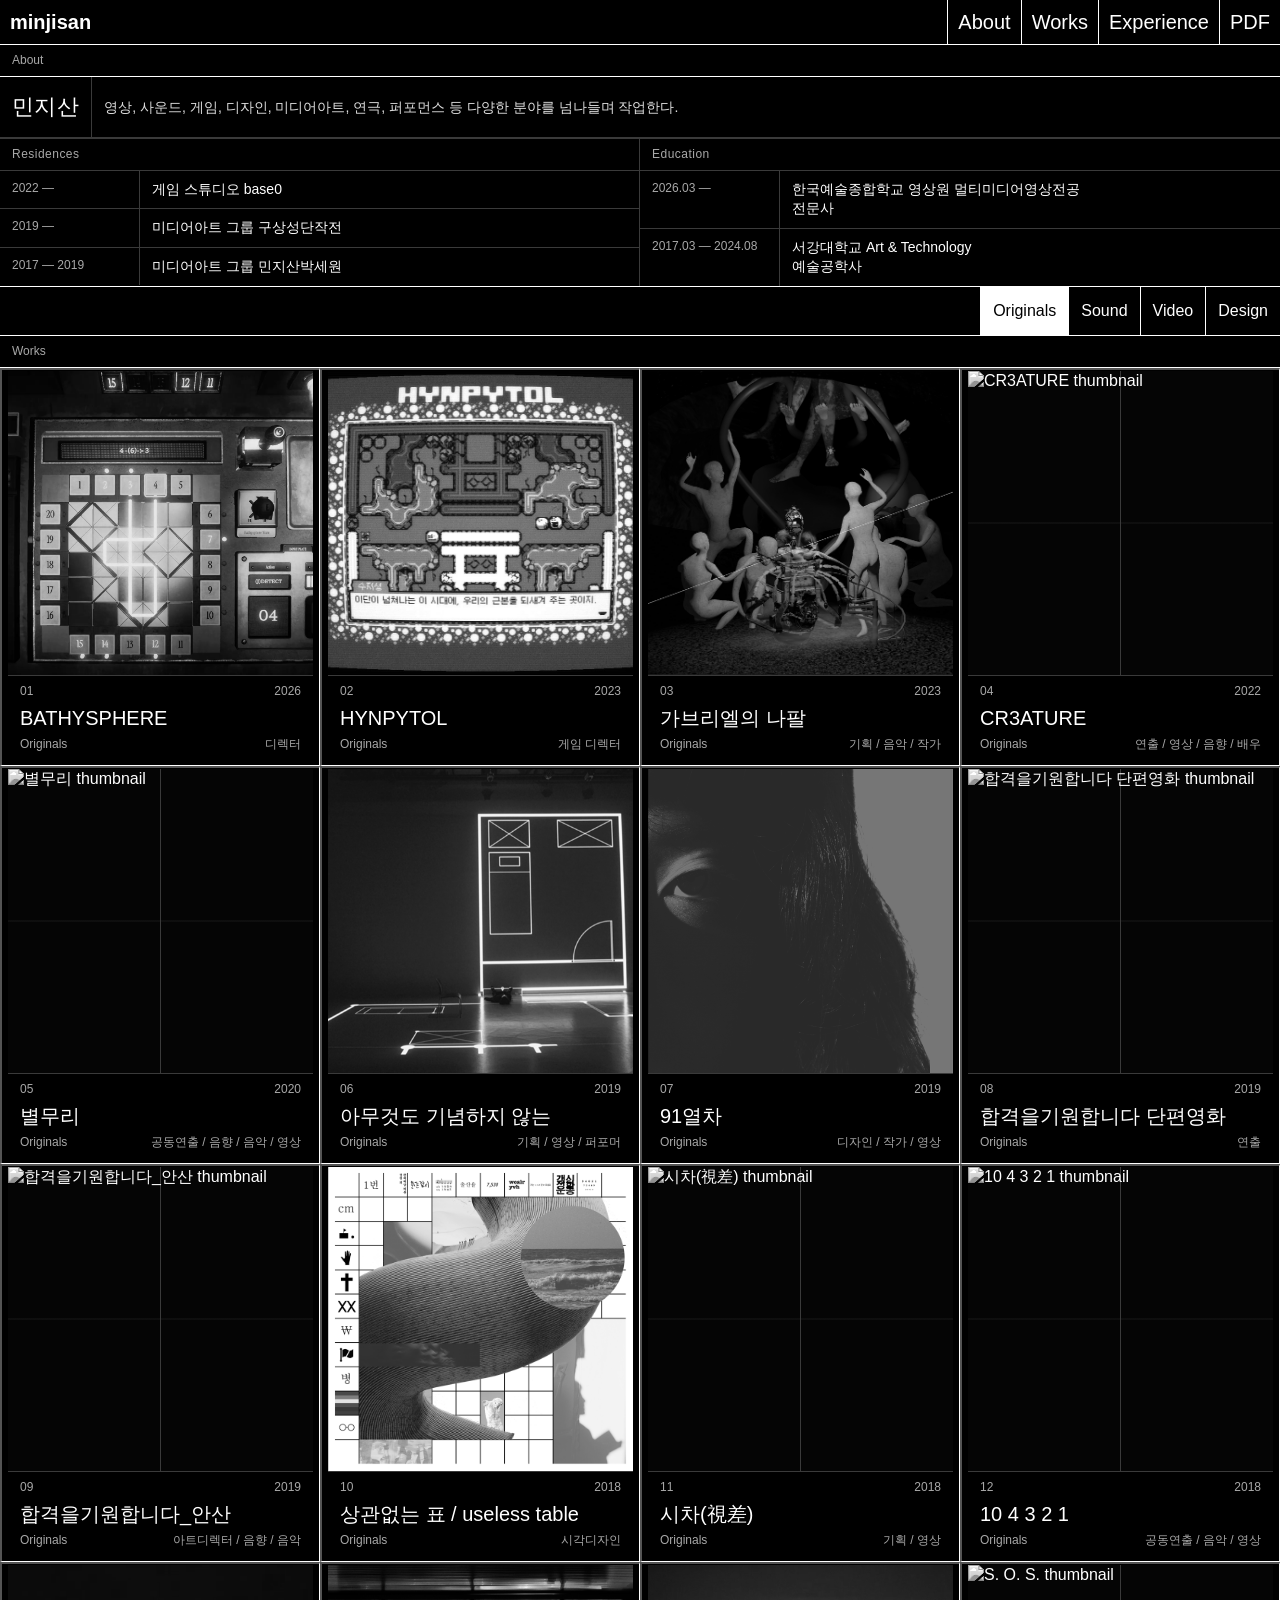
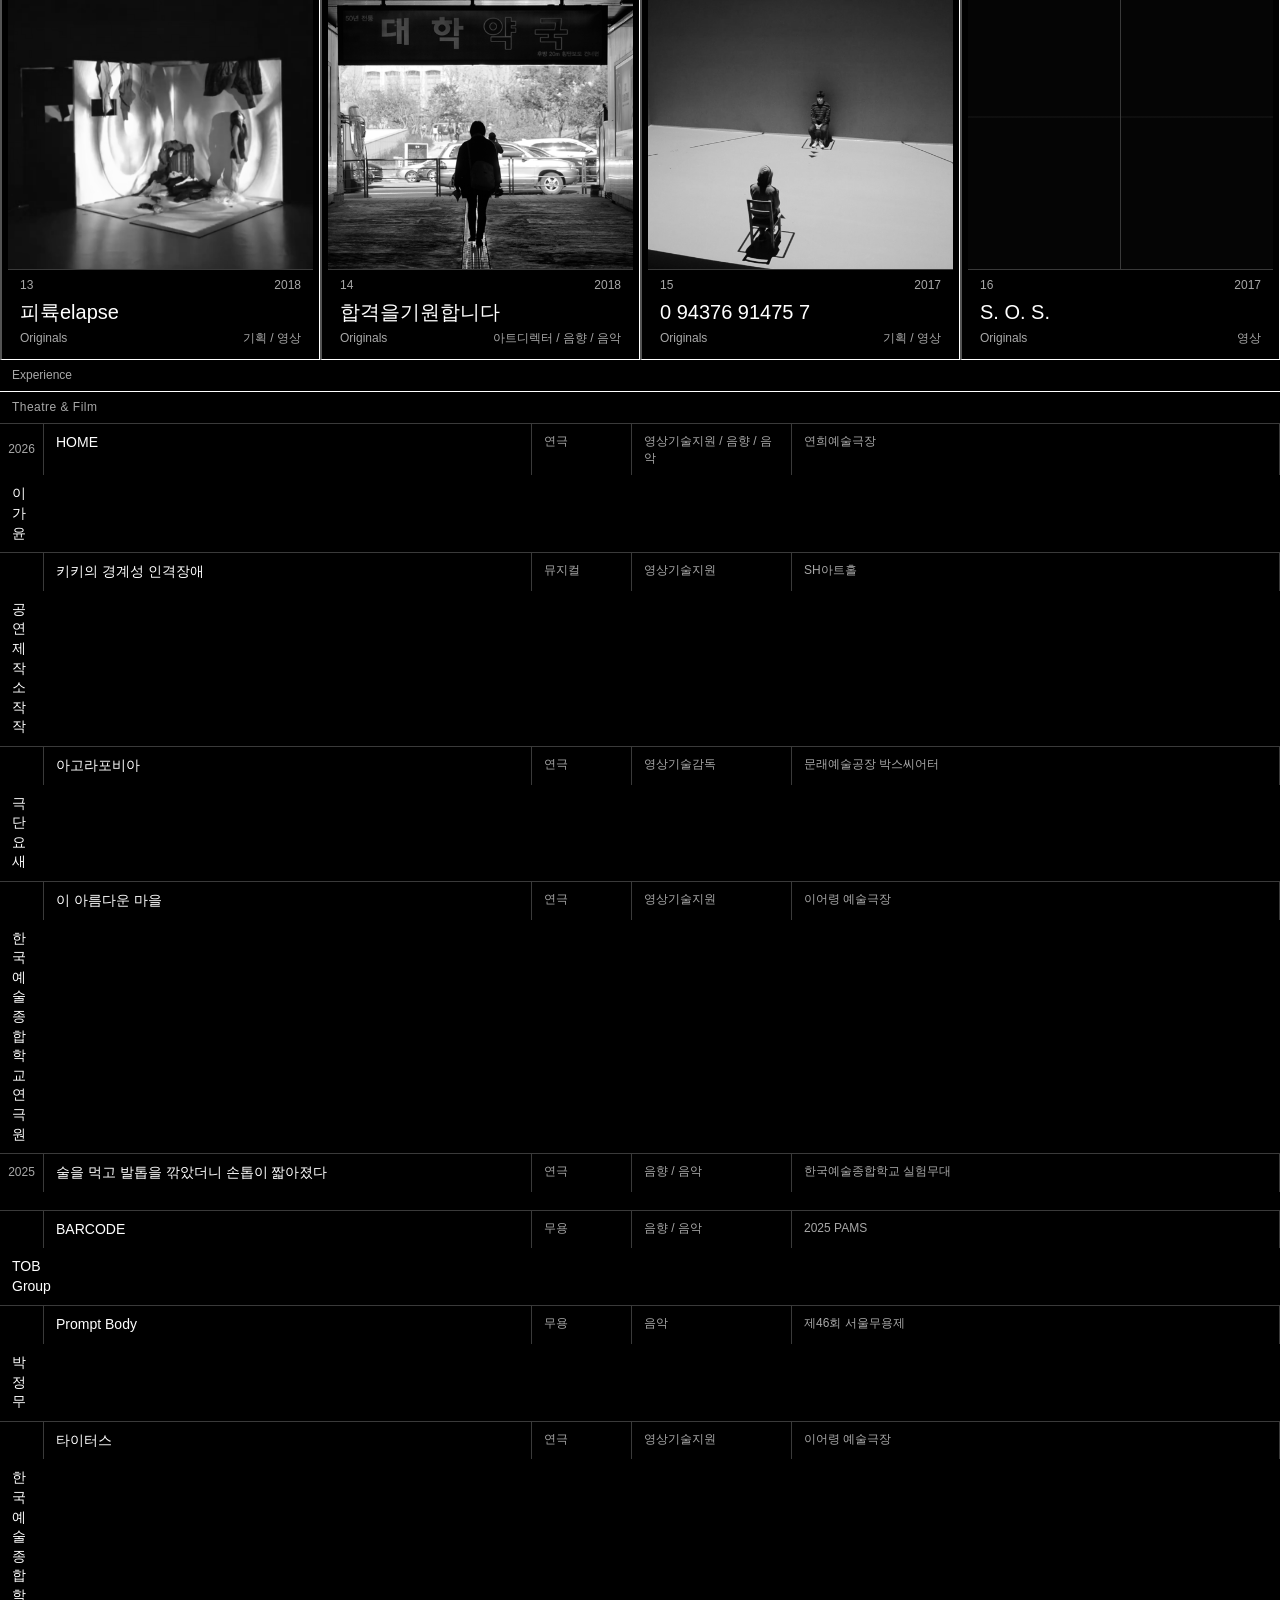
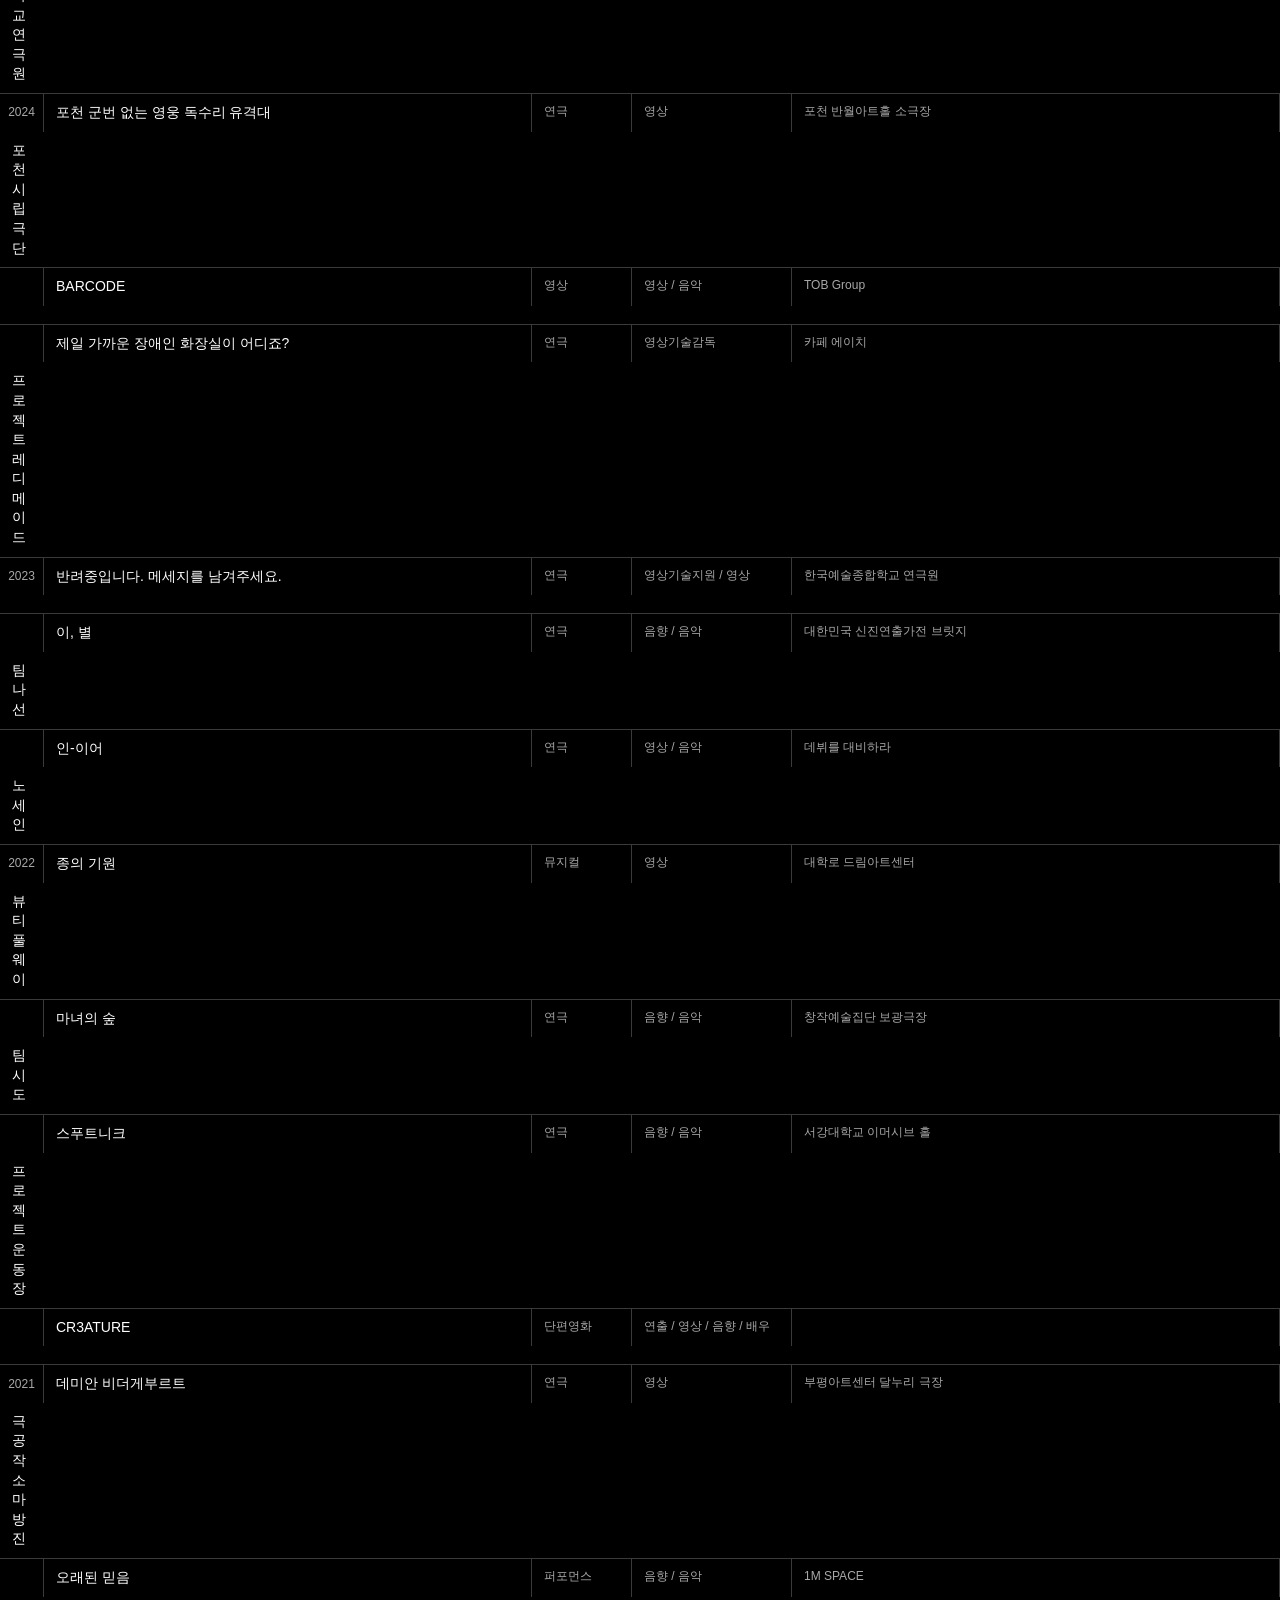
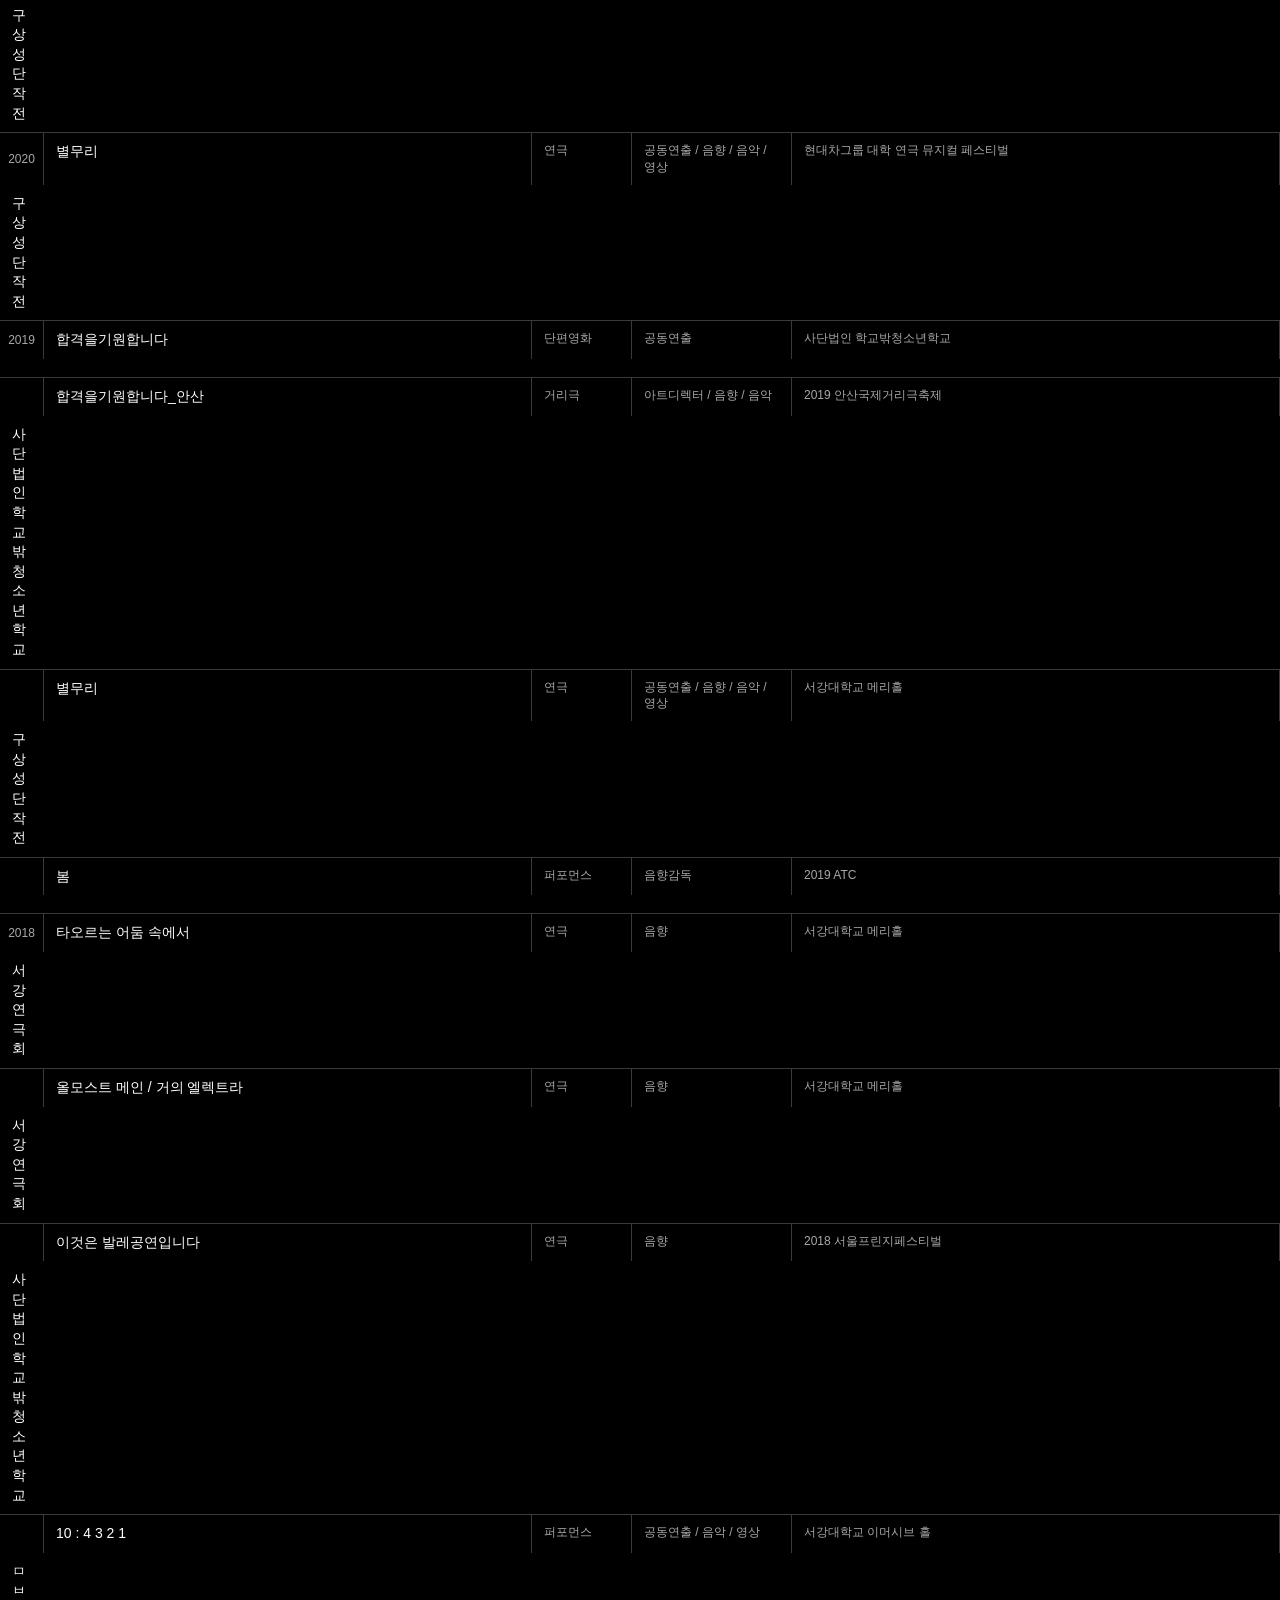
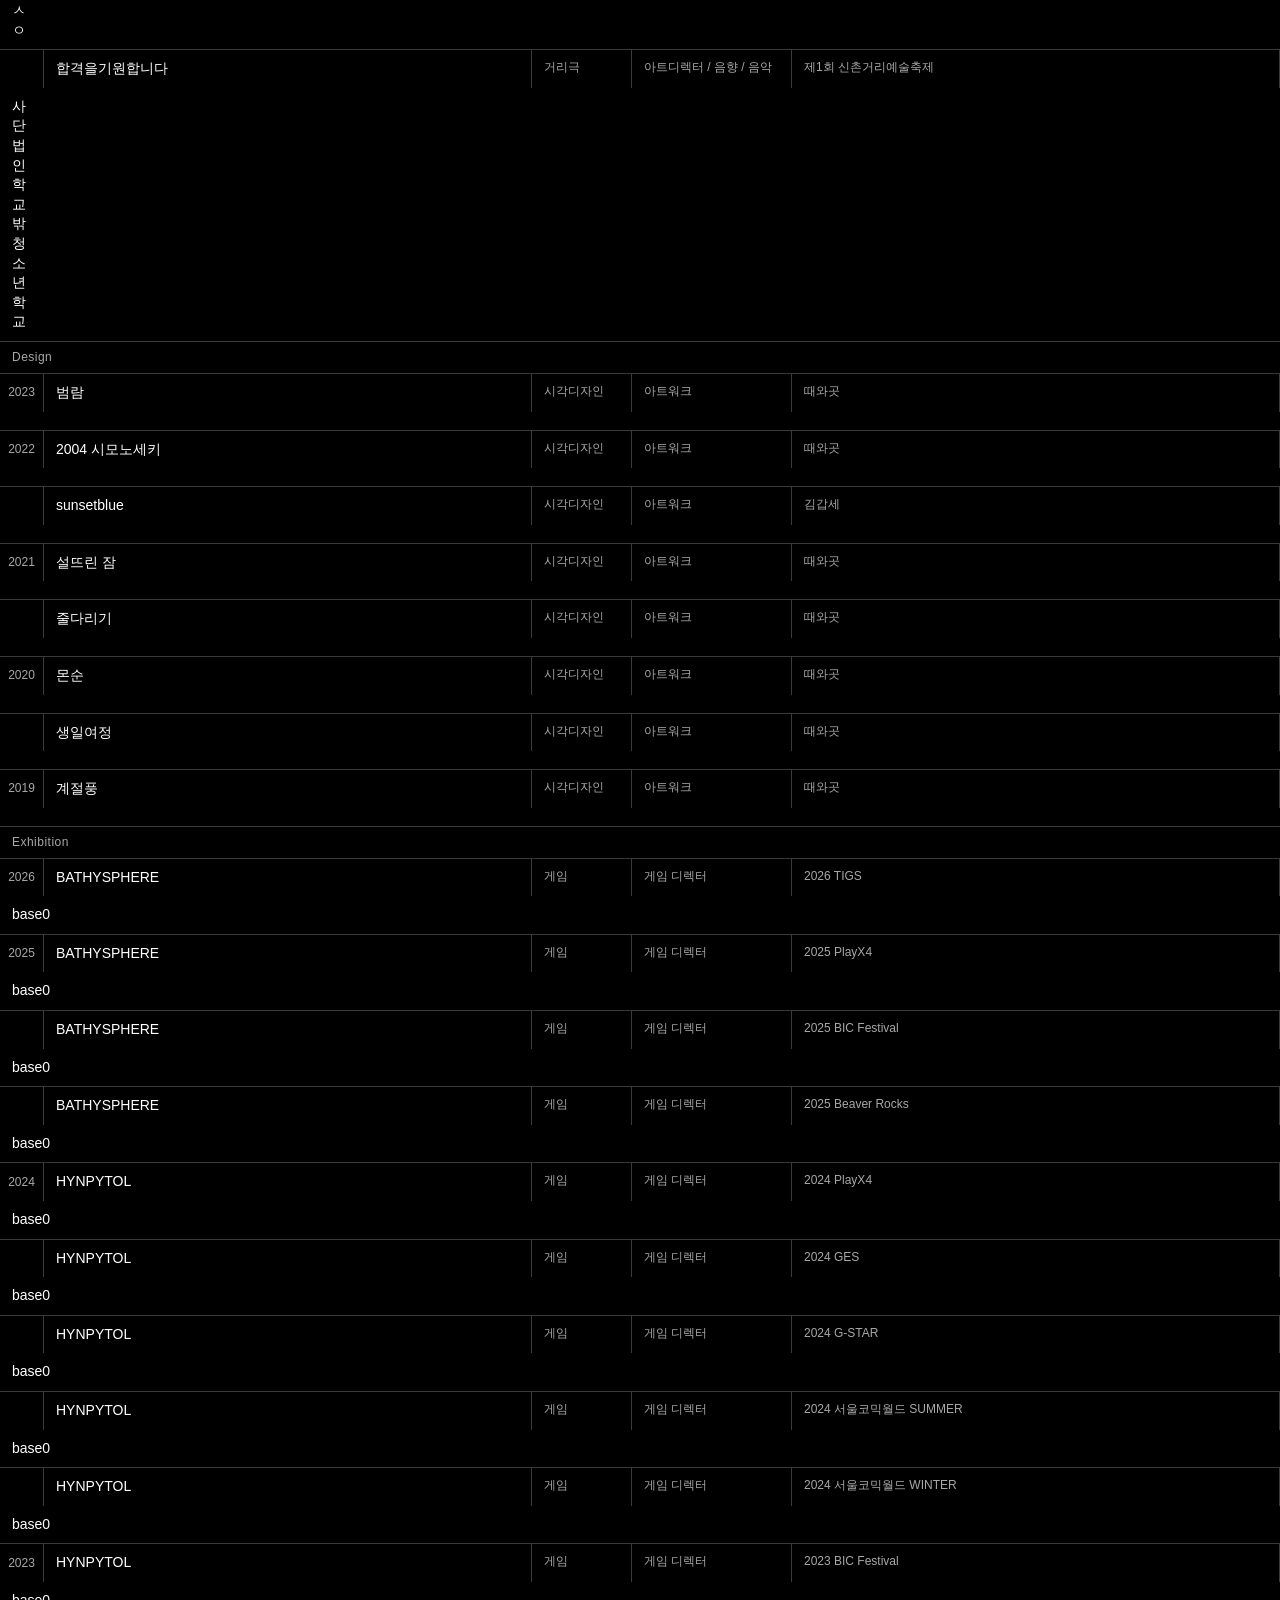
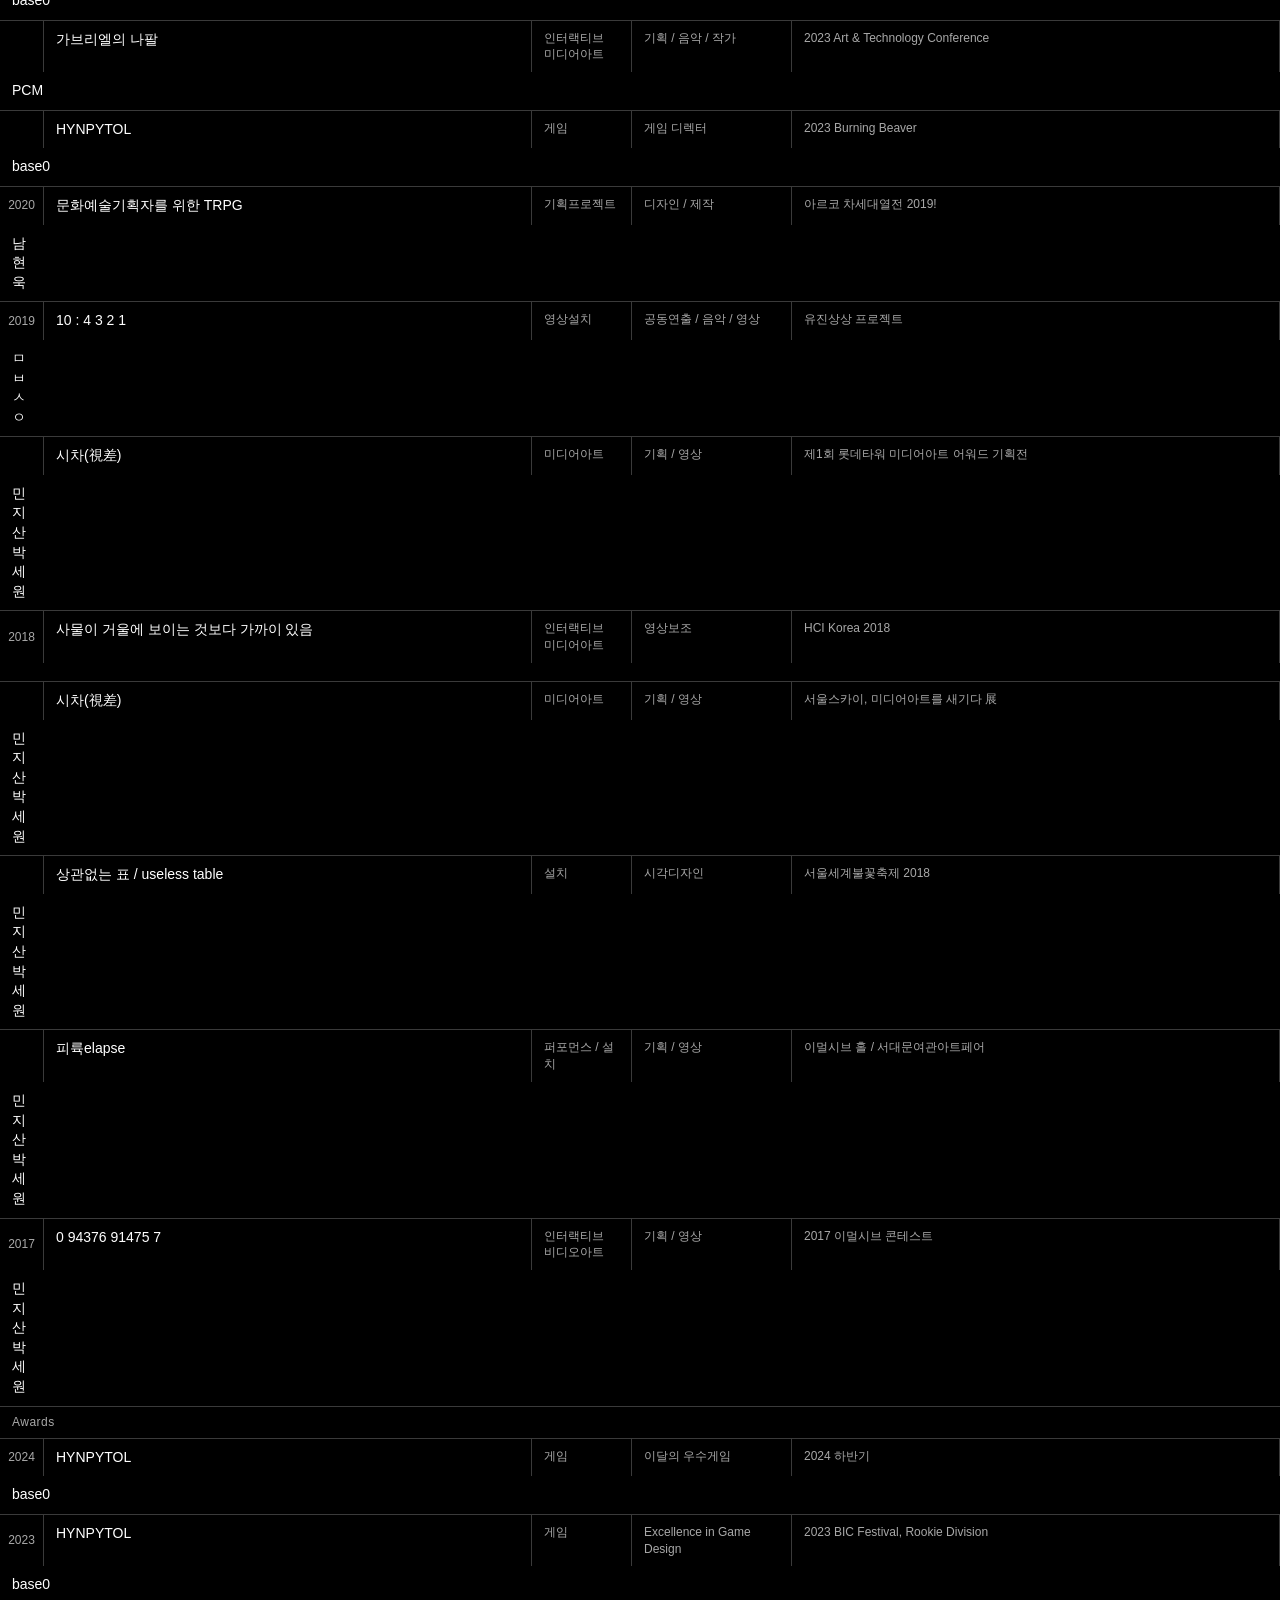
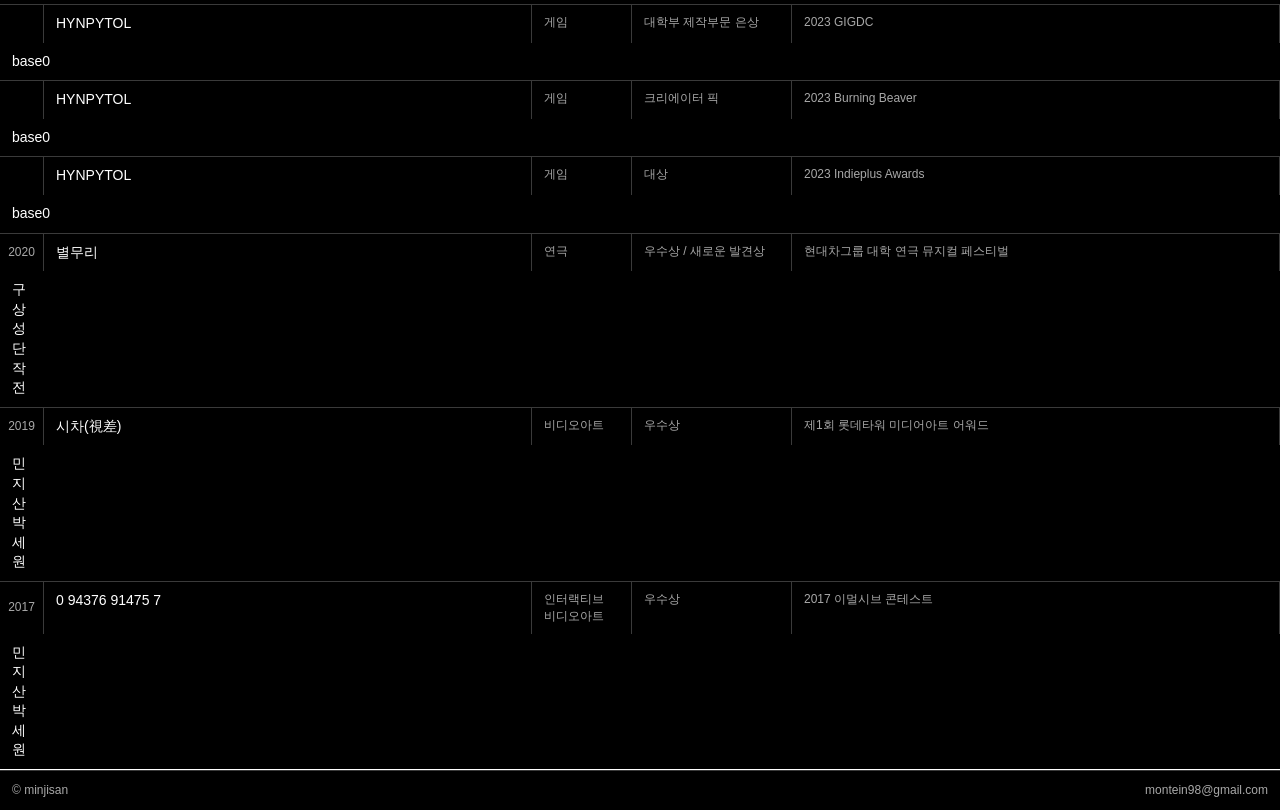
==== commit 78a87d31: "add" ====
--- a/index.html
+++ b/index.html
@@ -3,12 +3,15 @@
   <head>
     <meta charset="UTF-8" />
     <meta name="viewport" content="width=device-width, initial-scale=1.0" />
-    <title>Min Jisan Portfolio</title>
+    <title>minjisan</title>
+    <meta property="og:title" content="minjisan" />
+    <meta property="og:type" content="website" />
+    <meta property="og:url" content="https://minjisan.github.io/" />
     <link rel="stylesheet" href="styles.css" />
   </head>
   <body>
     <header class="site-header">
-      <a class="brand" href="#" aria-label="Home">MIN JISAN</a>
+      <a class="brand" href="#" aria-label="Home">minjisan</a>
       <nav class="nav" aria-label="Portfolio navigation">
         <a href="#about">About</a>
         <a href="#works">Works</a>
@@ -64,7 +67,7 @@
         <div class="filter-group" id="filters" aria-label="Filter by genre"></div>
       </section>
 
-      <section class="work-shell" id="works">
+      <section class="work-shell" id="works" style="scroll-margin-top:44px">
         <div class="section-label">
           <span>Works</span>
         </div>
@@ -74,436 +77,6 @@
       <section class="career" id="career">
         <div class="section-label">
           <span>Experience</span>
-        </div>
-
-        <div class="career-block">
-          <div class="career-block-header"><span>Theatre &amp; Film</span></div>
-          <div class="career-table">
-            <div class="career-row">
-              <span class="cy">2018</span>
-              <span class="ct"><em>타오르는 어둠 속에서</em></span>
-              <span class="cm">연극</span>
-              <span class="cr">음향</span>
-              <span class="cv">서강대학교 메리홀 · 서강연극회</span>
-            </div>
-            <div class="career-row">
-              <span class="cy"></span>
-              <span class="ct"><em>올모스트 메인 / 거의 엘렉트라</em></span>
-              <span class="cm">연극</span>
-              <span class="cr">음향</span>
-              <span class="cv">서강대학교 메리홀 · 서강연극회</span>
-            </div>
-            <div class="career-row">
-              <span class="cy"></span>
-              <span class="ct"><em>이것은 발레공연입니다</em></span>
-              <span class="cm">연극</span>
-              <span class="cr">음향</span>
-              <span class="cv">2018 서울프린지페스티벌 · 사단법인 학교밖청소년학교</span>
-            </div>
-            <div class="career-row">
-              <span class="cy"></span>
-              <span class="ct"><em>10 : 4 3 2 1</em></span>
-              <span class="cm">퍼포먼스</span>
-              <span class="cr">공동연출 / 음악 / 영상</span>
-              <span class="cv">서강대학교 이머시브 홀 · ㅁㅂㅅㅇ</span>
-            </div>
-            <div class="career-row">
-              <span class="cy"></span>
-              <span class="ct"><em>합격을기원합니다</em></span>
-              <span class="cm">거리극</span>
-              <span class="cr">아트디렉터 / 음향 / 음악</span>
-              <span class="cv">제1회 신촌거리예술축제 · 사단법인 학교밖청소년학교</span>
-            </div>
-            <div class="career-row">
-              <span class="cy">2019</span>
-              <span class="ct"><em>합격을기원합니다</em></span>
-              <span class="cm">단편영화</span>
-              <span class="cr">공동연출</span>
-              <span class="cv">사단법인 학교밖청소년학교</span>
-            </div>
-            <div class="career-row">
-              <span class="cy"></span>
-              <span class="ct"><em>합격을기원합니다_안산</em></span>
-              <span class="cm">거리극</span>
-              <span class="cr">아트디렉터 / 음향 / 음악</span>
-              <span class="cv">2019 안산국제거리극축제 · 사단법인 학교밖청소년학교</span>
-            </div>
-            <div class="career-row">
-              <span class="cy"></span>
-              <span class="ct"><em>별무리</em></span>
-              <span class="cm">연극</span>
-              <span class="cr">공동연출 / 음향 / 음악 / 영상</span>
-              <span class="cv">서강대학교 메리홀 · 구상성단작전</span>
-            </div>
-            <div class="career-row">
-              <span class="cy"></span>
-              <span class="ct"><em>봄</em></span>
-              <span class="cm">퍼포먼스</span>
-              <span class="cr">음향감독</span>
-              <span class="cv">2019 ATC</span>
-            </div>
-            <div class="career-row">
-              <span class="cy">2020</span>
-              <span class="ct"><em>별무리</em></span>
-              <span class="cm">연극</span>
-              <span class="cr">공동연출 / 음향 / 음악 / 영상</span>
-              <span class="cv">현대차그룹 대학 연극 뮤지컬 페스티벌 · 구상성단작전</span>
-            </div>
-            <div class="career-row">
-              <span class="cy">2021</span>
-              <span class="ct"><em>데미안 비더게부르트</em></span>
-              <span class="cm">연극</span>
-              <span class="cr">영상</span>
-              <span class="cv">부평아트센터 달누리 극장 · 극공작소 마방진</span>
-            </div>
-            <div class="career-row">
-              <span class="cy"></span>
-              <span class="ct"><em>오래된 믿음</em></span>
-              <span class="cm">퍼포먼스</span>
-              <span class="cr">음향 / 음악</span>
-              <span class="cv">1M SPACE · 구상성단작전</span>
-            </div>
-            <div class="career-row">
-              <span class="cy">2022</span>
-              <span class="ct"><em>종의 기원</em></span>
-              <span class="cm">뮤지컬</span>
-              <span class="cr">영상</span>
-              <span class="cv">대학로 드림아트센터 · 뷰티풀웨이</span>
-            </div>
-            <div class="career-row">
-              <span class="cy"></span>
-              <span class="ct"><em>마녀의 숲</em></span>
-              <span class="cm">연극</span>
-              <span class="cr">음향 / 음악</span>
-              <span class="cv">창작예술집단 보광극장 · 팀 시도</span>
-            </div>
-            <div class="career-row">
-              <span class="cy"></span>
-              <span class="ct"><em>스푸트니크</em></span>
-              <span class="cm">연극</span>
-              <span class="cr">음향 / 음악</span>
-              <span class="cv">서강대학교 이머시브 홀 · 프로젝트 운동장</span>
-            </div>
-            <div class="career-row">
-              <span class="cy"></span>
-              <span class="ct"><em>CR3ATURE</em></span>
-              <span class="cm">단편영화</span>
-              <span class="cr">연출 / 영상 / 음향 / 배우</span>
-              <span class="cv"></span>
-            </div>
-            <div class="career-row">
-              <span class="cy">2023</span>
-              <span class="ct"><em>반려중입니다. 메세지를 남겨주세요.</em></span>
-              <span class="cm">연극</span>
-              <span class="cr">기술지원 / 영상</span>
-              <span class="cv">한국예술종합학교 연극원</span>
-            </div>
-            <div class="career-row">
-              <span class="cy"></span>
-              <span class="ct"><em>이, 별</em></span>
-              <span class="cm">연극</span>
-              <span class="cr">음향 / 음악</span>
-              <span class="cv">대한민국 신진연출가전 브릿지 · 팀 나선</span>
-            </div>
-            <div class="career-row">
-              <span class="cy"></span>
-              <span class="ct"><em>인-이어</em></span>
-              <span class="cm">연극</span>
-              <span class="cr">영상 / 음악</span>
-              <span class="cv">데뷔를 대비하라 · 노세인</span>
-            </div>
-            <div class="career-row">
-              <span class="cy">2024</span>
-              <span class="ct"><em>포천 군번 없는 영웅 독수리 유격대</em></span>
-              <span class="cm">연극</span>
-              <span class="cr">영상</span>
-              <span class="cv">포천 반월아트홀 소극장 · 포천시립극단</span>
-            </div>
-            <div class="career-row">
-              <span class="cy"></span>
-              <span class="ct"><em>BARCODE</em></span>
-              <span class="cm">영상</span>
-              <span class="cr">영상 / 음악</span>
-              <span class="cv">TOB Group</span>
-            </div>
-            <div class="career-row">
-              <span class="cy">2025</span>
-              <span class="ct"><em>술을 먹고 발톱을 깎았더니 손톱이 짧아졌다</em></span>
-              <span class="cm">연극</span>
-              <span class="cr">음향 / 음악</span>
-              <span class="cv">한국예술종합학교 실험무대</span>
-            </div>
-            <div class="career-row">
-              <span class="cy"></span>
-              <span class="ct"><em>BARCODE</em></span>
-              <span class="cm">무용</span>
-              <span class="cr">음향 / 음악</span>
-              <span class="cv">2025 PAMS · TOB Group</span>
-            </div>
-            <div class="career-row">
-              <span class="cy"></span>
-              <span class="ct"><em>Prompt Body</em></span>
-              <span class="cm">무용</span>
-              <span class="cr">음악</span>
-              <span class="cv">제46회 서울무용제 · 박정무</span>
-            </div>
-          </div>
-        </div>
-
-        <div class="career-block">
-          <div class="career-block-header"><span>Design</span></div>
-          <div class="career-table">
-            <div class="career-row">
-              <span class="cy">2019</span>
-              <span class="ct"><em>계절풍</em></span>
-              <span class="cm">시각디자인</span>
-              <span class="cr">아트워크</span>
-              <span class="cv">때와곳</span>
-            </div>
-            <div class="career-row">
-              <span class="cy">2020</span>
-              <span class="ct"><em>몬순</em></span>
-              <span class="cm">시각디자인</span>
-              <span class="cr">아트워크</span>
-              <span class="cv">때와곳</span>
-            </div>
-            <div class="career-row">
-              <span class="cy"></span>
-              <span class="ct"><em>생일여정</em></span>
-              <span class="cm">시각디자인</span>
-              <span class="cr">아트워크</span>
-              <span class="cv">때와곳</span>
-            </div>
-            <div class="career-row">
-              <span class="cy">2021</span>
-              <span class="ct"><em>설뜨린 잠</em></span>
-              <span class="cm">시각디자인</span>
-              <span class="cr">아트워크</span>
-              <span class="cv">때와곳</span>
-            </div>
-            <div class="career-row">
-              <span class="cy"></span>
-              <span class="ct"><em>줄다리기</em></span>
-              <span class="cm">시각디자인</span>
-              <span class="cr">아트워크</span>
-              <span class="cv">때와곳</span>
-            </div>
-            <div class="career-row">
-              <span class="cy">2022</span>
-              <span class="ct"><em>2004 시모노세키</em></span>
-              <span class="cm">시각디자인</span>
-              <span class="cr">아트워크</span>
-              <span class="cv">때와곳</span>
-            </div>
-            <div class="career-row">
-              <span class="cy"></span>
-              <span class="ct"><em>sunsetblue</em></span>
-              <span class="cm">시각디자인</span>
-              <span class="cr">아트워크</span>
-              <span class="cv">김갑세</span>
-            </div>
-            <div class="career-row">
-              <span class="cy">2023</span>
-              <span class="ct"><em>범람</em></span>
-              <span class="cm">시각디자인</span>
-              <span class="cr">아트워크</span>
-              <span class="cv">때와곳</span>
-            </div>
-          </div>
-        </div>
-
-        <div class="career-block">
-          <div class="career-block-header"><span>Exhibition</span></div>
-          <div class="career-table">
-            <div class="career-row">
-              <span class="cy">2017</span>
-              <span class="ct"><em>0 94376 91475 7</em></span>
-              <span class="cm">인터랙티브 비디오아트</span>
-              <span class="cr">기획 / 영상</span>
-              <span class="cv">2017 이멀시브 콘테스트 · 민지산박세원</span>
-            </div>
-            <div class="career-row">
-              <span class="cy">2018</span>
-              <span class="ct"><em>사물이 거울에 보이는 것보다 가까이 있음</em></span>
-              <span class="cm">인터랙티브 미디어아트</span>
-              <span class="cr">영상보조</span>
-              <span class="cv">HCI Korea 2018</span>
-            </div>
-            <div class="career-row">
-              <span class="cy"></span>
-              <span class="ct"><em>시차(視差)</em></span>
-              <span class="cm">미디어아트</span>
-              <span class="cr">기획 / 영상</span>
-              <span class="cv">서울스카이, 미디어아트를 새기다 展 · 민지산박세원</span>
-            </div>
-            <div class="career-row">
-              <span class="cy"></span>
-              <span class="ct"><em>상관없는 표 / useless table</em></span>
-              <span class="cm">설치</span>
-              <span class="cr">시각디자인</span>
-              <span class="cv">서울세계불꽃축제 2018 · 민지산박세원</span>
-            </div>
-            <div class="career-row">
-              <span class="cy"></span>
-              <span class="ct"><em>피륙elapse</em></span>
-              <span class="cm">설치</span>
-              <span class="cr">기획 / 영상</span>
-              <span class="cv">서대문여관아트페어 · 민지산박세원</span>
-            </div>
-            <div class="career-row">
-              <span class="cy">2019</span>
-              <span class="ct"><em>10 : 4 3 2 1</em></span>
-              <span class="cm">영상설치</span>
-              <span class="cr">공동연출 / 음악 / 영상</span>
-              <span class="cv">유진상상 프로젝트 · ㅁㅂㅅㅇ</span>
-            </div>
-            <div class="career-row">
-              <span class="cy"></span>
-              <span class="ct"><em>시차(視差)</em></span>
-              <span class="cm">미디어아트</span>
-              <span class="cr">기획 / 영상</span>
-              <span class="cv">제1회 롯데타워 미디어아트 어워드 기획전 · 민지산박세원</span>
-            </div>
-            <div class="career-row">
-              <span class="cy">2020</span>
-              <span class="ct"><em>문화예술기획자를 위한 TRPG</em></span>
-              <span class="cm">기획프로젝트</span>
-              <span class="cr">디자인 / 제작</span>
-              <span class="cv">아르코 차세대열전 2019! · 남현욱</span>
-            </div>
-            <div class="career-row">
-              <span class="cy">2023</span>
-              <span class="ct"><em>HYNPYTOL</em></span>
-              <span class="cm">게임</span>
-              <span class="cr">게임 디렉터</span>
-              <span class="cv">2023 BIC Festival · base0</span>
-            </div>
-            <div class="career-row">
-              <span class="cy"></span>
-              <span class="ct"><em>가브리엘의 나팔</em></span>
-              <span class="cm">인터랙티브 미디어아트</span>
-              <span class="cr">기획 / 음악 / 작가</span>
-              <span class="cv">2023 Art &amp; Technology Conference · PCM</span>
-            </div>
-            <div class="career-row">
-              <span class="cy"></span>
-              <span class="ct"><em>HYNPYTOL</em></span>
-              <span class="cm">게임</span>
-              <span class="cr">게임 디렉터</span>
-              <span class="cv">2023 Burning Beaver · base0</span>
-            </div>
-            <div class="career-row">
-              <span class="cy">2024</span>
-              <span class="ct"><em>HYNPYTOL</em></span>
-              <span class="cm">게임</span>
-              <span class="cr">게임 디렉터</span>
-              <span class="cv">2024 PlayX4 · base0</span>
-            </div>
-            <div class="career-row">
-              <span class="cy"></span>
-              <span class="ct"><em>HYNPYTOL</em></span>
-              <span class="cm">게임</span>
-              <span class="cr">게임 디렉터</span>
-              <span class="cv">2024 GES · base0</span>
-            </div>
-            <div class="career-row">
-              <span class="cy"></span>
-              <span class="ct"><em>HYNPYTOL</em></span>
-              <span class="cm">게임</span>
-              <span class="cr">게임 디렉터</span>
-              <span class="cv">2024 G-STAR · base0</span>
-            </div>
-            <div class="career-row">
-              <span class="cy">2025</span>
-              <span class="ct"><em>BATHYSPHERE</em></span>
-              <span class="cm">게임</span>
-              <span class="cr">게임 디렉터</span>
-              <span class="cv">2025 PlayX4 · base0</span>
-            </div>
-            <div class="career-row">
-              <span class="cy"></span>
-              <span class="ct"><em>BATHYSPHERE</em></span>
-              <span class="cm">게임</span>
-              <span class="cr">게임 디렉터</span>
-              <span class="cv">2025 BIC Festival · base0</span>
-            </div>
-            <div class="career-row">
-              <span class="cy"></span>
-              <span class="ct"><em>BATHYSPHERE</em></span>
-              <span class="cm">게임</span>
-              <span class="cr">게임 디렉터</span>
-              <span class="cv">2025 Beaver Rocks · base0</span>
-            </div>
-            <div class="career-row">
-              <span class="cy">2026</span>
-              <span class="ct"><em>BATHYSPHERE</em></span>
-              <span class="cm">게임</span>
-              <span class="cr">게임 디렉터</span>
-              <span class="cv">2026 TIGS · base0</span>
-            </div>
-          </div>
-        </div>
-
-        <div class="career-block">
-          <div class="career-block-header"><span>Awards</span></div>
-          <div class="career-table">
-            <div class="career-row">
-              <span class="cy">2017</span>
-              <span class="ct"><em>0 94376 91475 7</em></span>
-              <span class="cm">인터랙티브 비디오아트</span>
-              <span class="cr">우수상</span>
-              <span class="cv">2017 이멀시브 콘테스트 · 민지산박세원</span>
-            </div>
-            <div class="career-row">
-              <span class="cy">2019</span>
-              <span class="ct"><em>시차(視差)</em></span>
-              <span class="cm">비디오아트</span>
-              <span class="cr">우수상</span>
-              <span class="cv">제1회 롯데타워 미디어아트 어워드 · 민지산박세원</span>
-            </div>
-            <div class="career-row">
-              <span class="cy">2020</span>
-              <span class="ct"><em>별무리</em></span>
-              <span class="cm">연극</span>
-              <span class="cr">우수상 / 새로운 발견상</span>
-              <span class="cv">현대차그룹 대학 연극 뮤지컬 페스티벌 · 구상성단작전</span>
-            </div>
-            <div class="career-row">
-              <span class="cy">2023</span>
-              <span class="ct"><em>HYNPYTOL</em></span>
-              <span class="cm">게임</span>
-              <span class="cr">Excellence in Game Design</span>
-              <span class="cv">2023 BIC Festival, Rookie Division · base0</span>
-            </div>
-            <div class="career-row">
-              <span class="cy"></span>
-              <span class="ct"><em>HYNPYTOL</em></span>
-              <span class="cm">게임</span>
-              <span class="cr">대학부 제작부문 은상</span>
-              <span class="cv">2023 GIGDC · base0</span>
-            </div>
-            <div class="career-row">
-              <span class="cy"></span>
-              <span class="ct"><em>HYNPYTOL</em></span>
-              <span class="cm">게임</span>
-              <span class="cr">크리에이터 픽</span>
-              <span class="cv">2023 Burning Beaver · base0</span>
-            </div>
-            <div class="career-row">
-              <span class="cy"></span>
-              <span class="ct"><em>HYNPYTOL</em></span>
-              <span class="cm">게임</span>
-              <span class="cr">대상</span>
-              <span class="cv">2023 Indieplus Awards · base0</span>
-            </div>
-            <div class="career-row">
-              <span class="cy">2024</span>
-              <span class="ct"><em>HYNPYTOL</em></span>
-              <span class="cm">게임</span>
-              <span class="cr">이달의 우수게임</span>
-              <span class="cv">2024 하반기 · base0</span>
-            </div>
-          </div>
         </div>
       </section>
 
@@ -526,11 +99,11 @@
     </dialog>
 
     <footer class="site-footer">
-      <span>© Min Jisan</span>
+      <span>© minjisan</span>
       <a href="mailto:montein98@gmail.com">montein98@gmail.com</a>
     </footer>
 
-    <script src="thumbs.js"></script>
-    <script src="script.js?v=20260510-public"></script>
+    <script src="thumbs.js?v=20260623"></script>
+    <script src="script.js?v=20260623"></script>
   </body>
-</html>+</html>
--- a/styles.css
+++ b/styles.css
@@ -239,6 +239,34 @@
   font-size: 12px;
 }
 
+.field-label-row {
+  display: flex;
+  justify-content: space-between;
+  align-items: center;
+}
+
+.editor-form .field-toggle {
+  background: none;
+  border: none;
+  color: var(--muted);
+  cursor: pointer;
+  padding: 0;
+  font-size: 14px;
+  line-height: 1;
+}
+
+.editor-form .field-toggle:hover {
+  color: var(--fg);
+}
+
+label[data-toggleable].field-off .field-label-row > span:first-child {
+  opacity: 0.45;
+}
+
+label[data-toggleable].field-off input {
+  display: none;
+}
+
 .editor-form input,
 .editor-form select,
 .editor-form textarea {
@@ -265,6 +293,36 @@
 
 .wide {
   grid-column: span 5;
+}
+
+.radio-group {
+  display: flex;
+  gap: 16px;
+}
+
+.radio-option {
+  display: flex;
+  align-items: center;
+  gap: 6px;
+  cursor: pointer;
+  border: none;
+  padding: 0;
+}
+
+.radio-option input[type='radio'] {
+  width: auto;
+  border: none;
+  padding: 0;
+  margin: 0;
+  accent-color: var(--fg);
+}
+
+.yt-thumb-mode-label {
+  display: none;
+}
+
+.yt-thumb-mode-label.visible {
+  display: grid;
 }
 
 .editor-actions {
@@ -538,6 +596,7 @@
   max-width: none;
   height: min(760px, calc(100vh - 24px));
   max-height: none;
+  overflow: hidden;
   border: 1px solid var(--line);
   background: var(--bg);
   color: var(--fg);
@@ -550,8 +609,7 @@
 
 .detail-panel {
   position: relative;
-  display: grid;
-  grid-template-columns: minmax(0, 1fr) 340px;
+  display: flex;
   height: 100%;
 }
 
@@ -567,9 +625,12 @@
 }
 
 .detail-media {
-  display: grid;
-  min-height: 0;
-  place-items: center;
+  flex: 1;
+  min-width: 0;
+  display: flex;
+  align-items: center;
+  justify-content: center;
+  overflow: hidden;
   border-right: 1px solid var(--line);
   background: #050505;
 }
@@ -577,13 +638,31 @@
 .detail-media img,
 .detail-media video,
 .detail-media iframe {
+  border: 0;
+  object-fit: contain;
+}
+
+.detail-media > img {
+  max-height: 100%;
+  width: auto;
+  max-width: 100%;
+}
+
+.detail-media > video {
+  max-width: 100%;
+  max-height: 100%;
+}
+
+.detail-media > .media-carousel,
+.detail-media > .yt-thumb,
+.detail-media > iframe {
+  align-self: stretch;
   width: 100%;
   height: 100%;
-  border: 0;
-  object-fit: contain;
 }
 
 .audio-stage {
+  place-self: center;
   display: grid;
   width: min(560px, calc(100% - 32px));
   gap: 24px;
@@ -595,6 +674,7 @@
 }
 
 .empty-media {
+  place-self: center;
   max-width: 420px;
   padding: 16px;
   color: var(--muted);
@@ -604,7 +684,9 @@
 
 .yt-thumb {
   position: relative;
-  display: block;
+  display: flex;
+  align-items: center;
+  justify-content: center;
   width: 100%;
   height: 100%;
 }
@@ -644,9 +726,16 @@
   min-height: 0;
   display: grid;
   place-items: center;
-}
-
-.carousel-stage > img,
+  grid-template-rows: 100%;
+}
+
+.carousel-stage > img {
+  max-height: 100%;
+  width: auto;
+  max-width: 100%;
+  border: 0;
+}
+
 .carousel-stage > video,
 .carousel-stage > iframe {
   width: 100%;
@@ -691,11 +780,21 @@
 }
 
 .detail-info {
+  flex: 0 0 340px;
   display: flex;
   flex-direction: column;
   gap: 18px;
   padding: 48px 16px 16px;
   overflow-y: auto;
+}
+
+#detail-description {
+  white-space: pre-line;
+}
+
+.detail-credits em {
+  font-style: italic;
+  opacity: 0.55;
 }
 
 .detail-credits {
@@ -756,14 +855,18 @@
   }
 
   .detail-panel {
-    grid-template-columns: 1fr;
-    grid-template-rows: minmax(280px, 1fr) auto;
+    flex-direction: column;
     overflow: auto;
   }
 
   .detail-media {
+    flex: 0 0 280px;
     border-right: 0;
     border-bottom: 1px solid var(--line);
+  }
+
+  .detail-info {
+    flex: 0 0 auto;
   }
 }
 
@@ -866,8 +969,13 @@
 }
 
 .cy {
-  color: var(--muted);
-  font-size: 12px;
+  display: flex;
+  align-items: center;
+  justify-content: center;
+  padding: 0;
+  color: var(--muted);
+  font-size: 12px;
+  text-align: center;
 }
 
 .ct em {
@@ -891,14 +999,19 @@
 
 @media (max-width: 720px) {
   .career-row {
-    grid-template-columns: 36px 1fr;
+    grid-template-columns: 44px 1fr;
     grid-template-rows: auto auto;
   }
 
   .cy {
-    grid-row: 1;
+    grid-row: 1 / -1;
     grid-column: 1;
-    padding-bottom: 0;
+    align-self: stretch;
+    display: flex;
+    align-items: center;
+    justify-content: center;
+    padding: 0;
+    text-align: center;
   }
 
   .ct {
@@ -913,7 +1026,7 @@
 
   .cr {
     grid-row: 2;
-    grid-column: 1 / -1;
+    grid-column: 2;
     border-right: 0;
     padding-top: 2px;
     padding-bottom: 8px;
@@ -939,6 +1052,6 @@
   }
 
   .about-row {
-    grid-template-columns: 110px 1fr;
+    grid-template-columns: 90px 1fr;
   }
 }
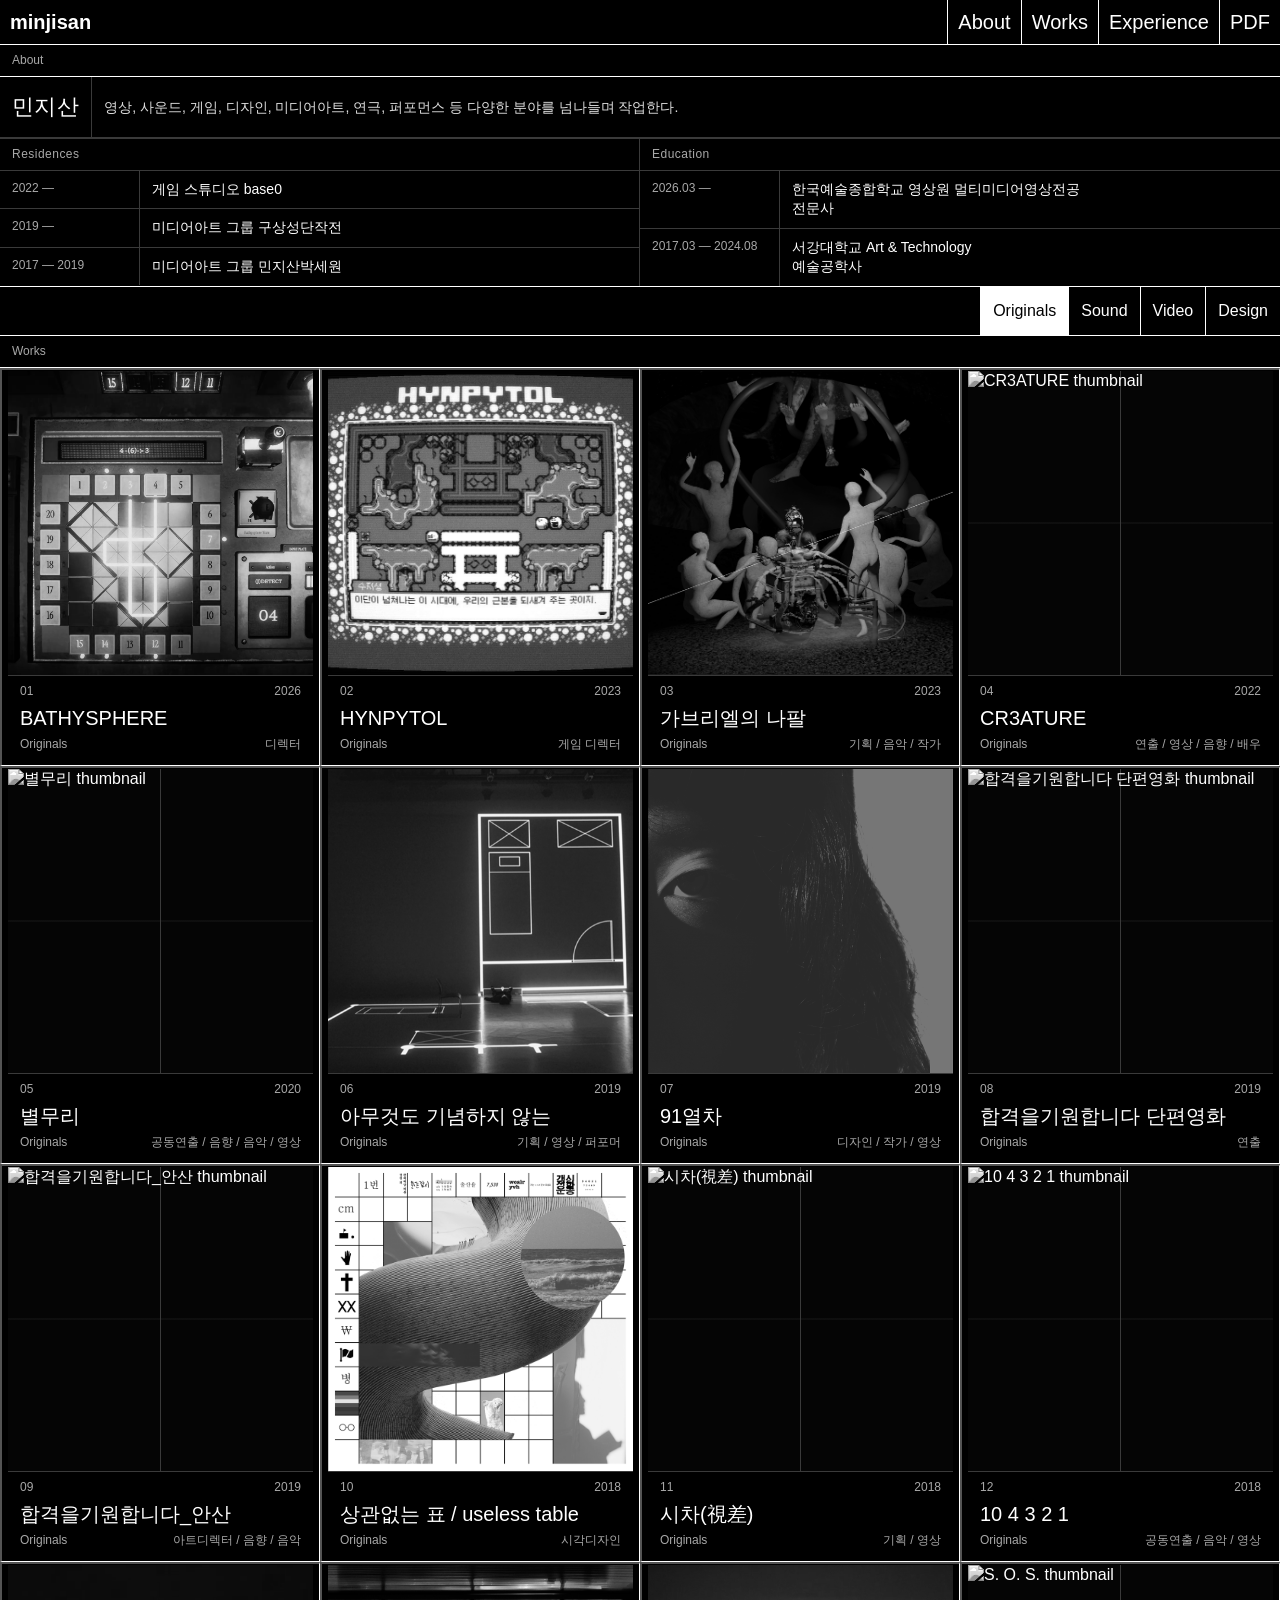
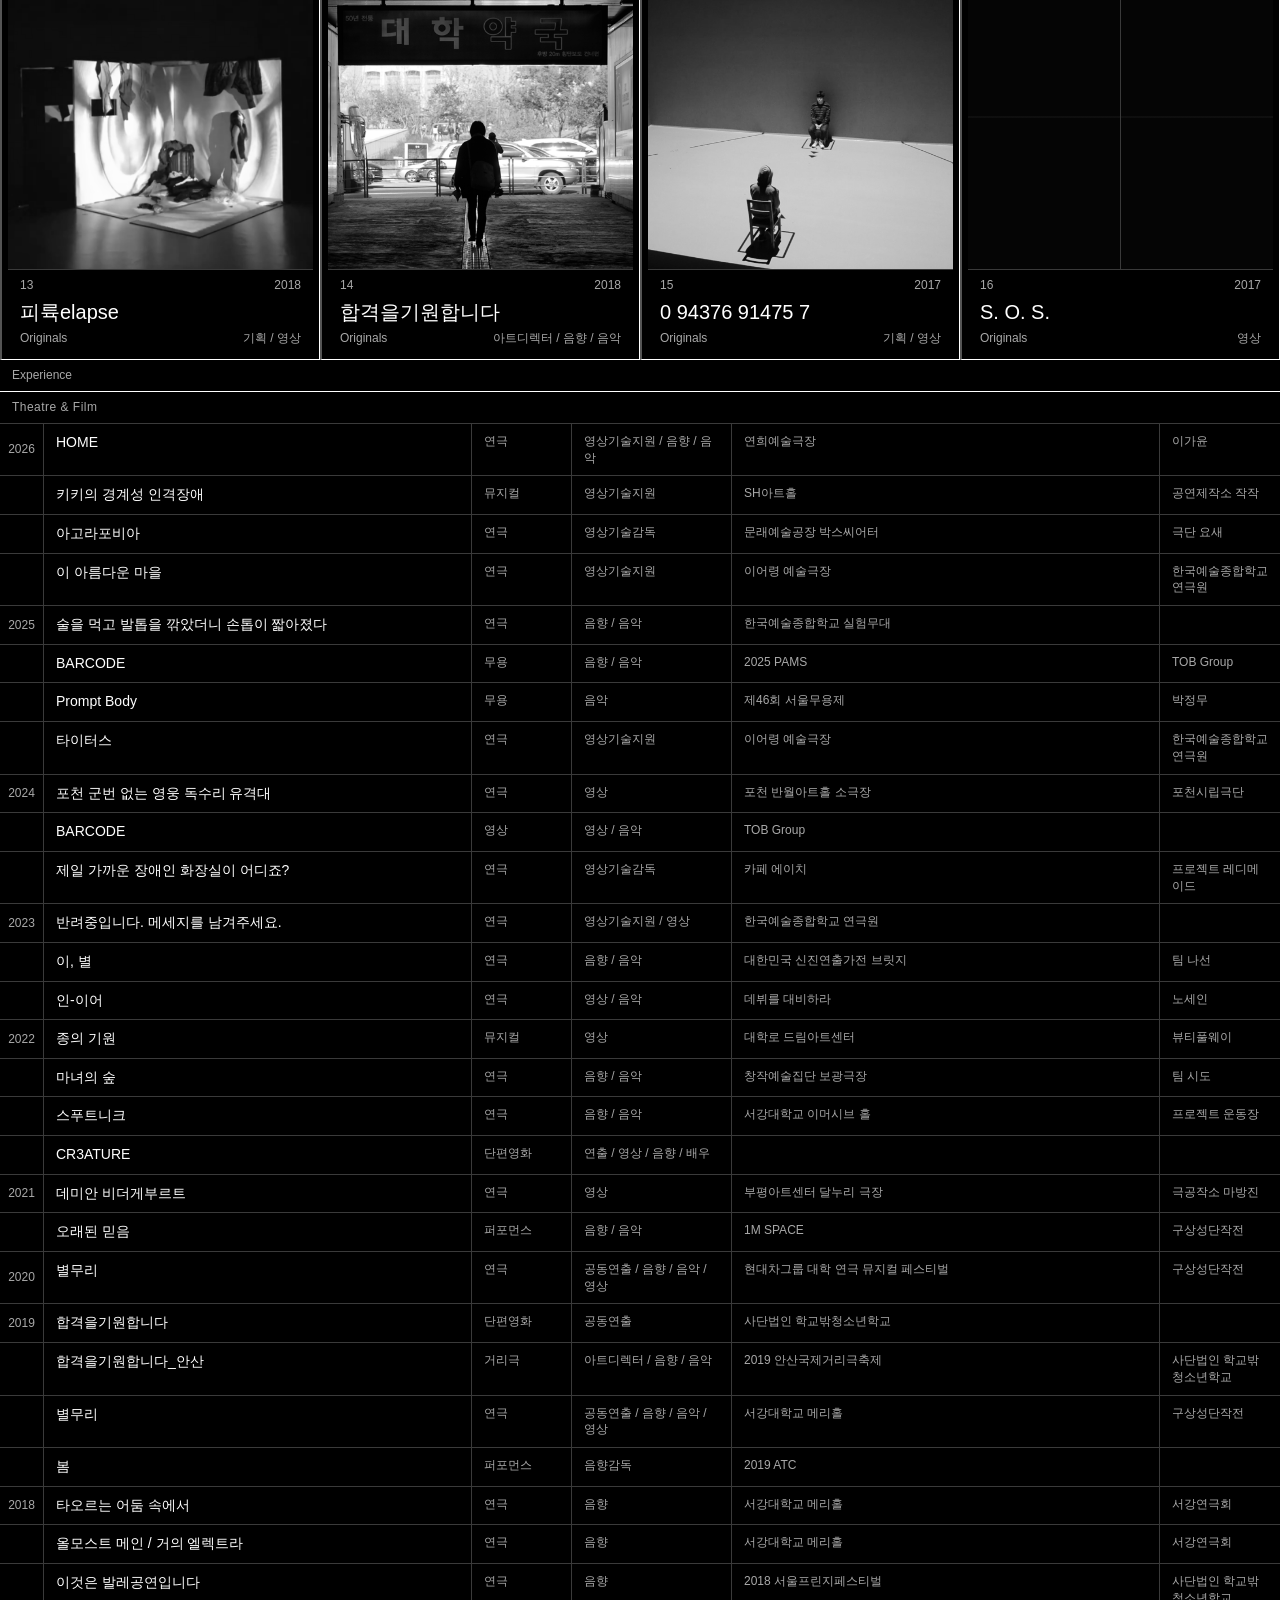
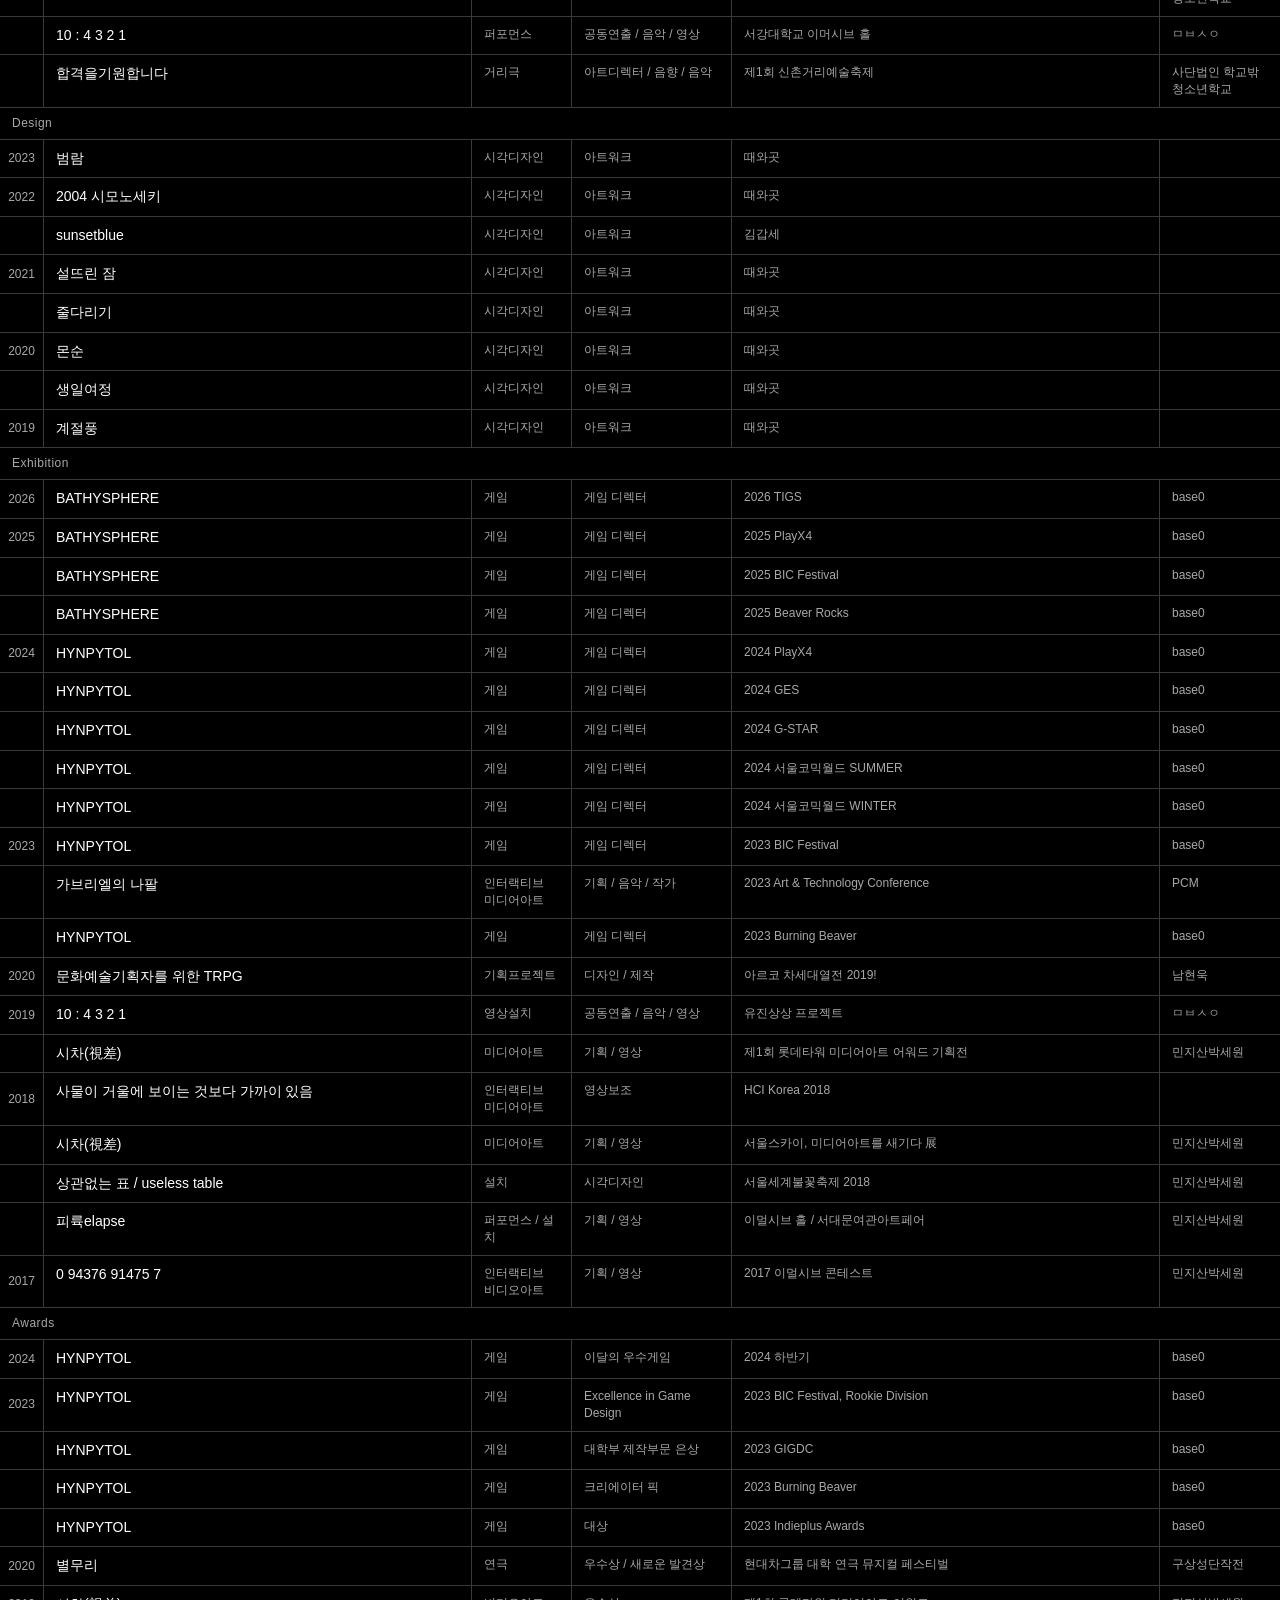
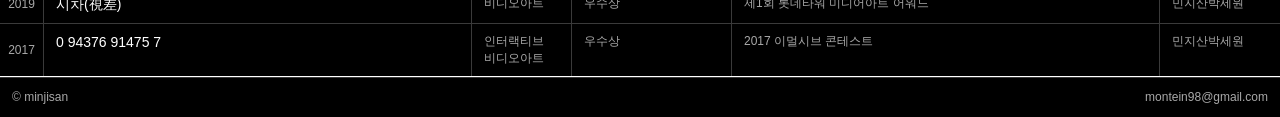
==== commit e53114c0: "[Update] 작업 상세를 세로 스크롤 페이지로 변경 - 캐러셀 대신 미디어를 세로로 쌓은 전체 화면 상세 페이지 - #work/<id> 해시로 뒤로가기 닫기, 직접 링크 지원 " ====
--- a/index.html
+++ b/index.html
@@ -7,7 +7,7 @@
     <meta property="og:title" content="minjisan" />
     <meta property="og:type" content="website" />
     <meta property="og:url" content="https://minjisan.github.io/" />
-    <link rel="stylesheet" href="styles.css" />
+    <link rel="stylesheet" href="styles.css?v=20261014" />
   </head>
   <body>
     <header class="site-header">
@@ -103,7 +103,7 @@
       <a href="mailto:montein98@gmail.com">montein98@gmail.com</a>
     </footer>
 
-    <script src="thumbs.js?v=20260623"></script>
-    <script src="script.js?v=20260623"></script>
+    <script src="thumbs.js?v=20261014"></script>
+    <script src="script.js?v=20261014"></script>
   </body>
 </html>
--- a/styles.css
+++ b/styles.css
@@ -13,7 +13,7 @@
 }
 
 html {
-  scroll-behavior: smooth;
+  scroll-behavior: auto;
 }
 
 body {
@@ -504,6 +504,7 @@
   display: grid;
   grid-template-columns: 1fr;
   border-bottom: 1px solid var(--line);
+  scroll-margin-top: 44px;
 }
 
 .about-name-row {
@@ -591,90 +592,94 @@
   font-size: 12px;
 }
 
+/* 작업 상세: 전체 화면 페이지. 미디어는 세로로 쌓이고 정보 칼럼은 스크롤해도 고정 */
 .detail-dialog {
-  width: min(1180px, calc(100vw - 24px));
+  position: fixed;
+  inset: 0;
+  width: 100%;
   max-width: none;
-  height: min(760px, calc(100vh - 24px));
+  height: 100%;
   max-height: none;
-  overflow: hidden;
-  border: 1px solid var(--line);
+  margin: 0;
+  overflow-y: auto;
+  overscroll-behavior: contain;
+  border: 0;
   background: var(--bg);
   color: var(--fg);
   padding: 0;
 }
 
 .detail-dialog::backdrop {
-  background: rgba(0, 0, 0, 0.78);
+  background: var(--bg);
+}
+
+body:has(.detail-dialog[open]) {
+  overflow: hidden;
 }
 
 .detail-panel {
-  position: relative;
-  display: flex;
-  height: 100%;
+  display: grid;
+  grid-template-columns: minmax(0, 1fr) 340px;
+  min-height: 100%;
 }
 
 .close-button {
-  position: absolute;
+  position: fixed;
   top: 0;
   right: 0;
   z-index: 2;
   width: 44px;
   height: 44px;
   border-bottom: 1px solid var(--line);
+  background: var(--bg);
   font-size: 24px;
 }
 
 .detail-media {
-  flex: 1;
+  display: flex;
+  flex-direction: column;
+  gap: 16px;
   min-width: 0;
-  display: flex;
-  align-items: center;
-  justify-content: center;
-  overflow: hidden;
+  padding: 16px;
   border-right: 1px solid var(--line);
   background: #050505;
 }
 
-.detail-media img,
-.detail-media video,
-.detail-media iframe {
+.media-item {
+  display: flex;
+  justify-content: center;
+}
+
+.media-item > img,
+.media-item > video {
+  display: block;
+  width: auto;
+  height: auto;
+  max-width: 100%;
+  max-height: calc(100dvh - 32px);
   border: 0;
-  object-fit: contain;
-}
-
-.detail-media > img {
-  max-height: 100%;
-  width: auto;
-  max-width: 100%;
-}
-
-.detail-media > video {
-  max-width: 100%;
-  max-height: 100%;
-}
-
-.detail-media > .media-carousel,
-.detail-media > .yt-thumb,
-.detail-media > iframe {
-  align-self: stretch;
+}
+
+.media-item > iframe {
   width: 100%;
-  height: 100%;
+  height: calc(100dvh - 32px);
+  border: 0;
 }
 
 .audio-stage {
-  place-self: center;
-  display: grid;
-  width: min(560px, calc(100% - 32px));
+  display: grid;
+  width: min(560px, 100%);
   gap: 24px;
-}
-
+  padding: 48px 0;
+}
 
 .audio-stage audio {
   width: 100%;
 }
 
 .empty-media {
-  place-self: center;
+  align-self: center;
+  margin: auto;
   max-width: 420px;
   padding: 16px;
   color: var(--muted);
@@ -688,7 +693,7 @@
   align-items: center;
   justify-content: center;
   width: 100%;
-  height: 100%;
+  aspect-ratio: 16 / 9;
 }
 
 .yt-thumb img {
@@ -714,76 +719,14 @@
   opacity: 1;
 }
 
-.media-carousel {
-  display: flex;
-  flex-direction: column;
-  width: 100%;
-  height: 100%;
-}
-
-.carousel-stage {
-  flex: 1;
-  min-height: 0;
-  display: grid;
-  place-items: center;
-  grid-template-rows: 100%;
-}
-
-.carousel-stage > img {
-  max-height: 100%;
-  width: auto;
-  max-width: 100%;
-  border: 0;
-}
-
-.carousel-stage > video,
-.carousel-stage > iframe {
-  width: 100%;
-  height: 100%;
-  border: 0;
-  object-fit: contain;
-}
-
-.carousel-stage > .audio-stage {
-  width: min(560px, calc(100% - 32px));
-}
-
-.carousel-nav {
-  display: flex;
-  align-items: center;
-  justify-content: center;
-  gap: 20px;
-  padding: 10px;
-  border-top: 1px solid var(--soft-line);
-  flex-shrink: 0;
-}
-
-.carousel-btn {
-  background: none;
-  border: 1px solid var(--soft-line);
-  color: var(--fg);
-  cursor: pointer;
-  padding: 2px 14px;
-  font-size: 22px;
-  line-height: 1.4;
-}
-
-.carousel-btn:hover {
-  border-color: var(--fg);
-}
-
-.carousel-counter {
-  min-width: 48px;
-  font-size: 12px;
-  color: var(--muted);
-  text-align: center;
-}
-
 .detail-info {
-  flex: 0 0 340px;
+  position: sticky;
+  top: 0;
+  align-self: start;
   display: flex;
   flex-direction: column;
   gap: 18px;
+  height: 100dvh;
   padding: 48px 16px 16px;
   overflow-y: auto;
 }
@@ -849,24 +792,55 @@
   color: var(--bg);
 }
 
+.editor-career-list {
+  border-top: 1px solid var(--line);
+}
+
+.editor-career-group-header {
+  padding: 8px 12px;
+  font-size: 11px;
+  color: var(--muted);
+  border-bottom: 1px solid var(--soft-line);
+  background: var(--bg);
+  position: sticky;
+  top: 0;
+}
+
+.editor-career-item {
+  display: grid;
+  grid-template-columns: 44px 1fr auto auto;
+  gap: 8px;
+  align-items: center;
+  padding: 6px 12px;
+  border-bottom: 1px solid var(--soft-line);
+  font-size: 13px;
+}
+
+.eci-year { color: var(--muted); font-size: 11px; }
+.eci-role { color: var(--muted); font-size: 11px; }
+.eci-edit { background: none; border: 1px solid var(--soft-line); padding: 2px 8px; cursor: pointer; font-size: 11px; color: var(--fg); }
+
 @media (max-width: 980px) {
   .work-grid {
     grid-template-columns: repeat(2, minmax(0, 1fr));
   }
 
   .detail-panel {
-    flex-direction: column;
-    overflow: auto;
+    grid-template-columns: minmax(0, 1fr);
   }
 
   .detail-media {
-    flex: 0 0 280px;
+    gap: 8px;
+    padding: 8px;
     border-right: 0;
+  }
+
+  .detail-info {
+    order: -1;
+    position: static;
+    height: auto;
+    overflow: visible;
     border-bottom: 1px solid var(--line);
-  }
-
-  .detail-info {
-    flex: 0 0 auto;
   }
 }
 
@@ -923,6 +897,7 @@
 
 .career {
   border-bottom: 1px solid var(--line);
+  scroll-margin-top: 44px;
 }
 
 .career-block {
@@ -949,7 +924,7 @@
 
 .career-row {
   display: grid;
-  grid-template-columns: 44px 1fr 100px 160px 1fr;
+  grid-template-columns: 44px 1fr 100px 160px 1fr 120px;
   border-bottom: 1px solid var(--soft-line);
   font-size: 14px;
   line-height: 1.4;
@@ -993,6 +968,11 @@
 }
 
 .cv {
+  color: var(--muted);
+  font-size: 12px;
+}
+
+.cb {
   color: var(--muted);
   font-size: 12px;
 }
@@ -1035,6 +1015,10 @@
   .cv {
     display: none;
   }
+
+  .cb {
+    display: none;
+  }
 }
 
 @media (max-width: 720px) {
